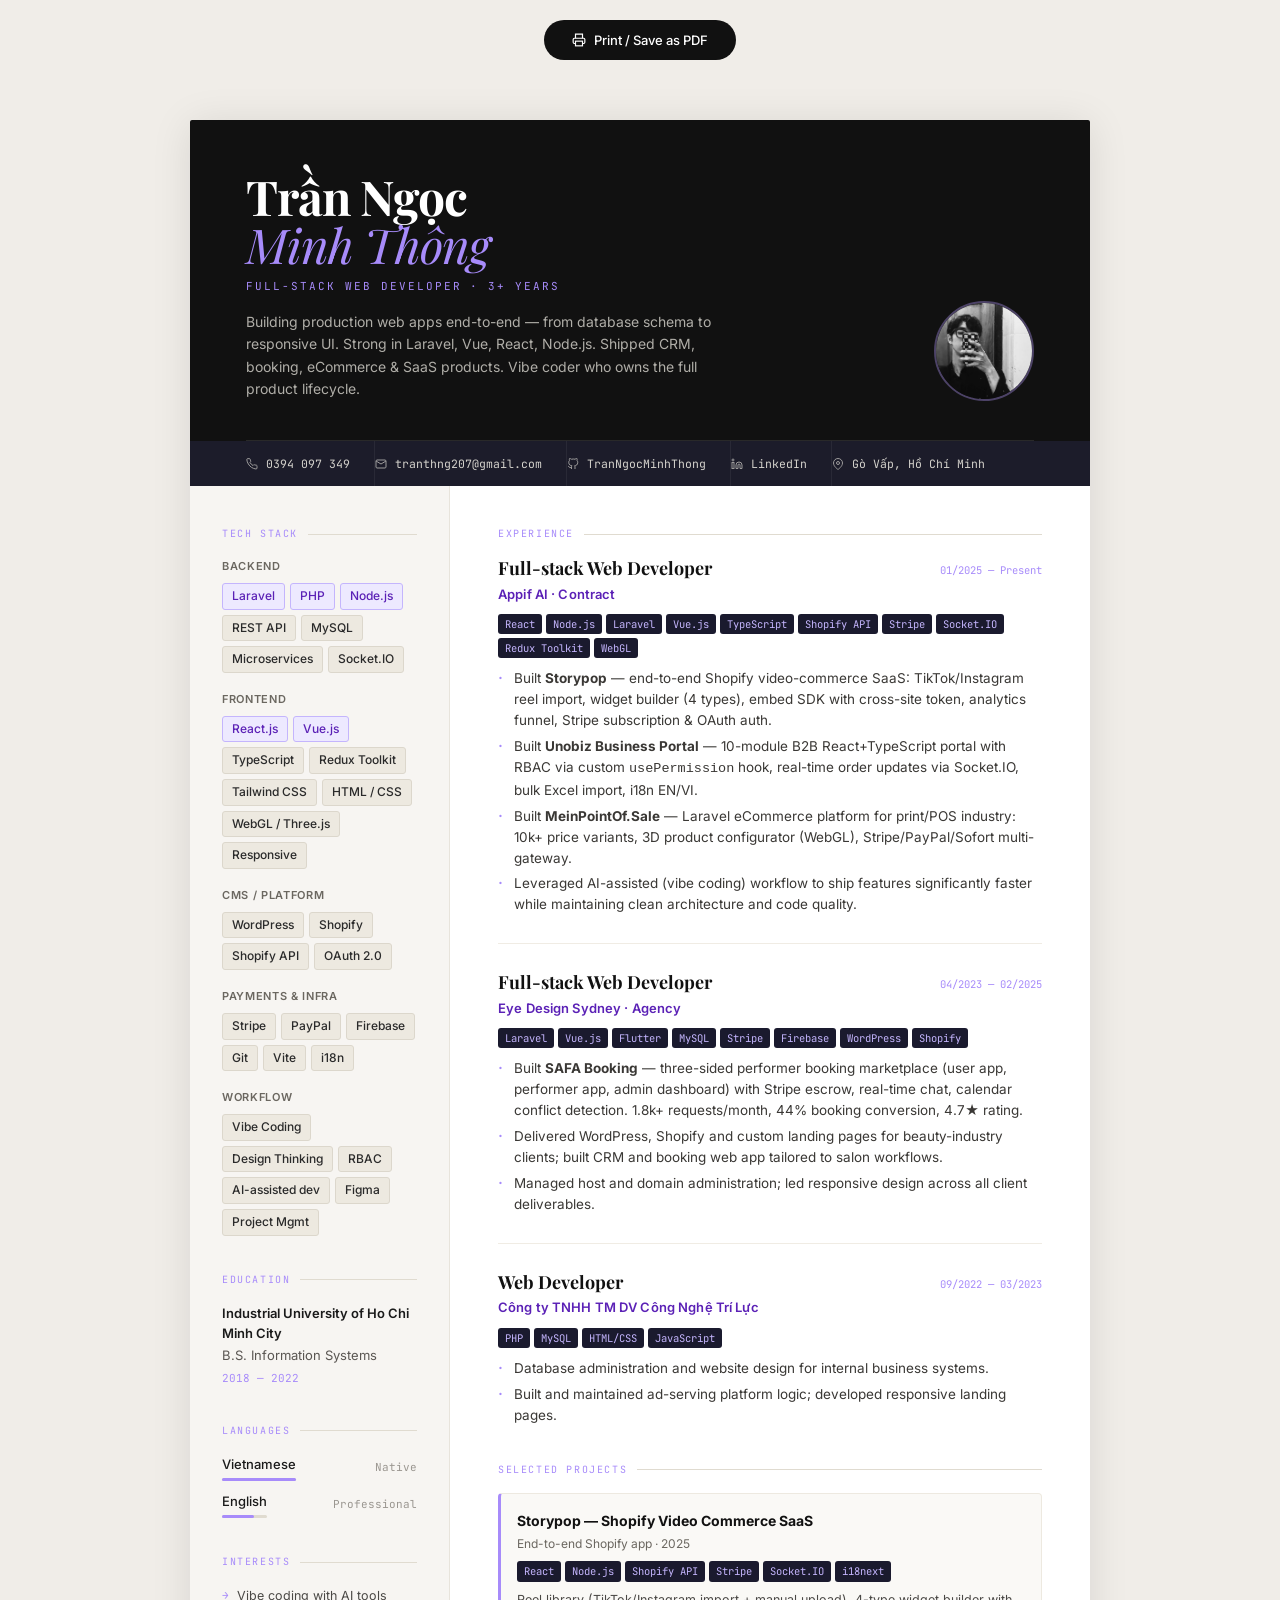
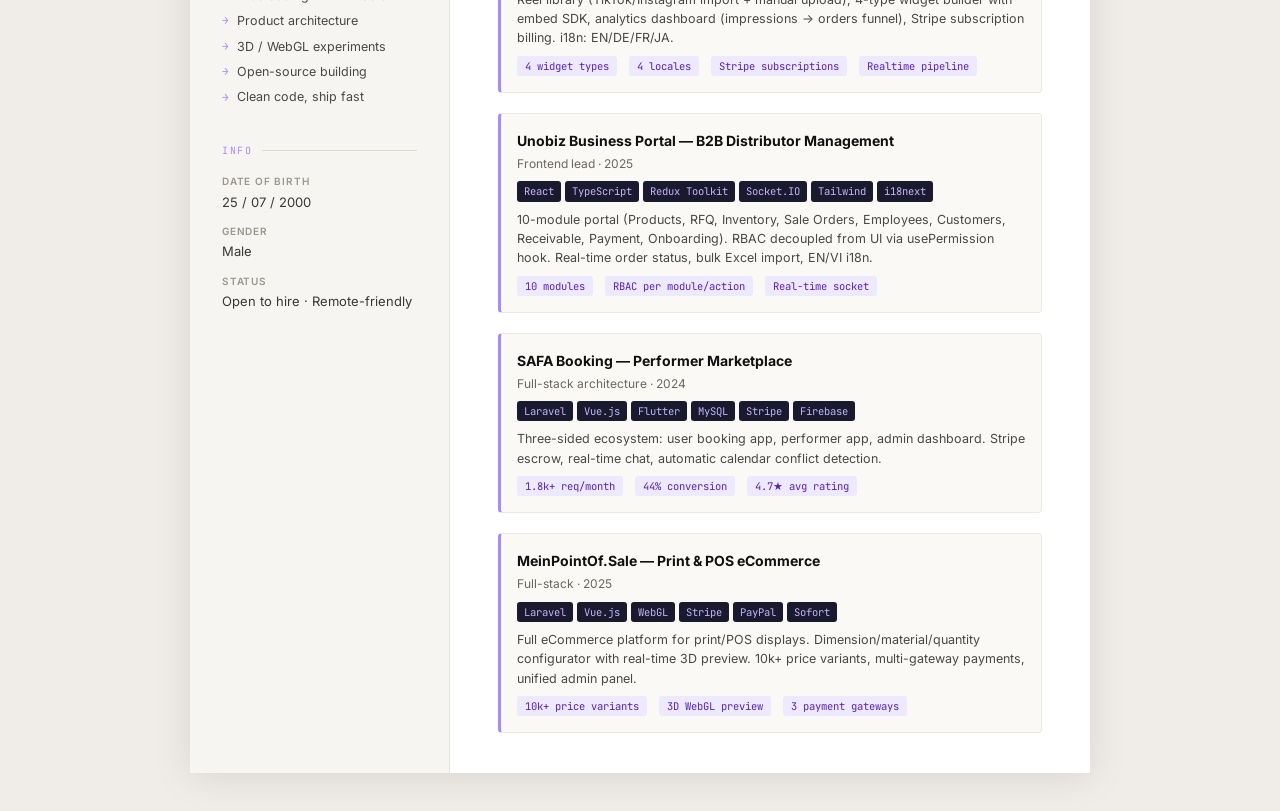
==== cv.html @ e64b6e6f "feat: add modern HR-friendly CV page (cv.html) Full-stack CV with dark header, contact bar, sidebar " ====
<!DOCTYPE html>
<html lang="en">
<head>
<meta charset="UTF-8" />
<meta name="viewport" content="width=device-width, initial-scale=1.0" />
<title>Trần Ngọc Minh Thông — Full-stack Developer CV</title>
<link rel="preconnect" href="https://fonts.googleapis.com" />
<link rel="preconnect" href="https://fonts.gstatic.com" crossorigin />
<link href="https://fonts.googleapis.com/css2?family=Inter:wght@300;400;500;600;700&family=JetBrains+Mono:wght@400;500&family=Playfair+Display:ital,wght@0,700;1,400&display=swap" rel="stylesheet" />
<style>
  /* ── Reset ── */
  *, *::before, *::after { box-sizing: border-box; margin: 0; padding: 0; }
  html { font-size: 15px; }
  body {
    font-family: "Inter", sans-serif;
    background: #f0ede8;
    color: #1a1a1a;
    line-height: 1.55;
    -webkit-font-smoothing: antialiased;
    print-color-adjust: exact;
    -webkit-print-color-adjust: exact;
  }

  /* ── Print ── */
  @media print {
    body { background: #fff; }
    .page { box-shadow: none; max-width: 100%; }
    .no-print { display: none !important; }
    @page { margin: 0; size: A4; }
  }

  /* ── Page ── */
  .page {
    max-width: 900px;
    margin: 40px auto;
    background: #fff;
    box-shadow: 0 4px 40px rgba(0,0,0,0.10);
    border-radius: 2px;
    overflow: hidden;
  }

  /* ── Header ── */
  .cv-header {
    display: grid;
    grid-template-columns: 1fr auto;
    align-items: end;
    gap: 32px;
    padding: 52px 56px 40px;
    background: #111;
    color: #f5f4ef;
    position: relative;
  }
  .cv-header::after {
    content: "";
    position: absolute;
    bottom: 0; left: 56px; right: 56px;
    height: 1px;
    background: rgba(255,255,255,0.10);
  }

  .header-name {
    font-family: "Playfair Display", serif;
    font-size: 48px;
    font-weight: 700;
    letter-spacing: -0.02em;
    line-height: 1;
    color: #fff;
  }
  .header-name em {
    font-style: italic;
    font-weight: 400;
    color: #a78bfa;
  }
  .header-role {
    font-family: "JetBrains Mono", monospace;
    font-size: 11px;
    letter-spacing: 0.18em;
    text-transform: uppercase;
    color: #a78bfa;
    margin-top: 10px;
  }
  .header-tagline {
    margin-top: 16px;
    font-size: 14px;
    color: #b0aea8;
    max-width: 500px;
    line-height: 1.6;
  }
  .header-photo {
    width: 100px;
    height: 100px;
    border-radius: 50%;
    object-fit: cover;
    object-position: top center;
    border: 2px solid rgba(167,139,250,0.4);
    filter: grayscale(20%);
  }
  .header-photo-placeholder {
    width: 100px; height: 100px; border-radius: 50%;
    background: #2a2a3a;
    border: 2px solid rgba(167,139,250,0.4);
    display: flex; align-items: center; justify-content: center;
    font-family: "Playfair Display", serif;
    font-size: 36px; color: #a78bfa;
  }

  /* ── Contact bar ── */
  .contact-bar {
    display: flex;
    flex-wrap: wrap;
    gap: 0;
    background: #1c1c2a;
    padding: 0 56px;
  }
  .contact-item {
    display: flex;
    align-items: center;
    gap: 8px;
    padding: 14px 24px 14px 0;
    font-family: "JetBrains Mono", monospace;
    font-size: 11.5px;
    color: #d4d2cc;
    text-decoration: none;
    border-right: 1px solid rgba(255,255,255,0.06);
    transition: color 180ms ease;
  }
  .contact-item:last-child { border-right: none; }
  .contact-item:hover { color: #a78bfa; }
  .contact-item svg { flex-shrink: 0; opacity: 0.7; }

  /* ── Body ── */
  .cv-body {
    display: grid;
    grid-template-columns: 260px 1fr;
  }

  /* ── Sidebar ── */
  .sidebar {
    background: #f7f5f2;
    padding: 40px 32px;
    border-right: 1px solid #e8e4dc;
  }

  /* ── Main ── */
  .main {
    padding: 40px 48px;
  }

  /* ── Section ── */
  .cv-section { margin-bottom: 36px; }
  .cv-section:last-child { margin-bottom: 0; }

  .section-label {
    font-family: "JetBrains Mono", monospace;
    font-size: 10px;
    letter-spacing: 0.16em;
    text-transform: uppercase;
    color: #a78bfa;
    margin-bottom: 16px;
    display: flex;
    align-items: center;
    gap: 10px;
  }
  .section-label::after {
    content: "";
    flex: 1;
    height: 1px;
    background: #e0dbd0;
  }

  /* Skills */
  .skill-group { margin-bottom: 18px; }
  .skill-group-name {
    font-size: 11px;
    font-weight: 600;
    letter-spacing: 0.06em;
    text-transform: uppercase;
    color: #6b6760;
    margin-bottom: 8px;
  }
  .skill-tags {
    display: flex;
    flex-wrap: wrap;
    gap: 5px;
  }
  .skill-tag {
    display: inline-block;
    padding: 3px 9px;
    background: #ede9e0;
    border-radius: 3px;
    font-size: 12px;
    color: #2a2a2a;
    font-weight: 500;
    border: 1px solid #dcd7cc;
    transition: background 160ms ease;
  }
  .skill-tag.hot {
    background: #ede9ff;
    border-color: #c4b5fd;
    color: #5b21b6;
  }

  /* Sidebar info */
  .info-row { margin-bottom: 12px; font-size: 13px; color: #3a3835; }
  .info-label { font-size: 10px; font-weight: 600; text-transform: uppercase; letter-spacing: 0.08em; color: #9a9690; margin-bottom: 2px; }

  /* Languages */
  .lang-row { display: flex; justify-content: space-between; align-items: center; margin-bottom: 10px; font-size: 13px; }
  .lang-name { font-weight: 500; }
  .lang-level { font-size: 11px; color: #9a9690; font-family: "JetBrains Mono", monospace; }
  .lang-bar { height: 3px; background: #e0dbd0; border-radius: 99px; margin-top: 4px; }
  .lang-fill { height: 100%; background: #a78bfa; border-radius: 99px; }

  /* Education */
  .edu-school { font-size: 13px; font-weight: 600; color: #1a1a1a; }
  .edu-degree { font-size: 13px; color: #5a5652; margin-top: 2px; }
  .edu-year { font-family: "JetBrains Mono", monospace; font-size: 11px; color: #a78bfa; margin-top: 4px; }

  /* Interests */
  .interest-list { display: flex; flex-direction: column; gap: 6px; }
  .interest-item { font-size: 12.5px; color: #4a4845; display: flex; align-items: center; gap: 8px; }
  .interest-item::before { content: "→"; color: #a78bfa; font-family: "JetBrains Mono", monospace; font-size: 11px; }

  /* Experience */
  .exp-item { margin-bottom: 28px; padding-bottom: 28px; border-bottom: 1px solid #f0ece4; }
  .exp-item:last-child { border-bottom: none; margin-bottom: 0; padding-bottom: 0; }
  .exp-header { display: flex; justify-content: space-between; align-items: flex-start; gap: 16px; margin-bottom: 4px; }
  .exp-role {
    font-family: "Playfair Display", serif;
    font-size: 18px;
    font-weight: 700;
    color: #111;
    line-height: 1.2;
  }
  .exp-period {
    font-family: "JetBrains Mono", monospace;
    font-size: 10.5px;
    color: #a78bfa;
    white-space: nowrap;
    padding-top: 4px;
  }
  .exp-company { font-size: 13px; font-weight: 600; color: #5b21b6; margin-bottom: 10px; letter-spacing: 0.01em; }
  .exp-stack {
    display: flex; flex-wrap: wrap; gap: 4px; margin-bottom: 10px;
  }
  .stack-badge {
    font-family: "JetBrains Mono", monospace;
    font-size: 10.5px;
    padding: 2px 7px;
    background: #1a1a2e;
    color: #c4b5fd;
    border-radius: 3px;
  }
  .exp-bullets { list-style: none; padding: 0; display: flex; flex-direction: column; gap: 5px; }
  .exp-bullets li {
    font-size: 13.5px;
    color: #3a3835;
    padding-left: 16px;
    position: relative;
    line-height: 1.55;
  }
  .exp-bullets li::before {
    content: "·";
    position: absolute; left: 0;
    color: #a78bfa;
    font-size: 18px;
    line-height: 1.1;
  }

  /* Projects */
  .proj-item { margin-bottom: 20px; padding: 16px; background: #faf9f6; border: 1px solid #ede9e0; border-radius: 4px; border-left: 3px solid #a78bfa; }
  .proj-item:last-child { margin-bottom: 0; }
  .proj-title { font-size: 14px; font-weight: 700; color: #111; margin-bottom: 3px; }
  .proj-sub { font-size: 12px; color: #6b6760; margin-bottom: 8px; }
  .proj-stack { display: flex; flex-wrap: wrap; gap: 4px; margin-bottom: 8px; }
  .proj-desc { font-size: 12.5px; color: #4a4845; line-height: 1.55; }
  .proj-impact { display: flex; flex-wrap: wrap; gap: 12px; margin-top: 8px; }
  .impact-chip { font-family: "JetBrains Mono", monospace; font-size: 10.5px; color: #5b21b6; background: #ede9ff; padding: 2px 8px; border-radius: 3px; }

  /* Print button */
  .print-bar {
    text-align: center;
    padding: 20px;
    background: #f0ede8;
  }
  .btn-print {
    display: inline-flex; align-items: center; gap: 8px;
    padding: 12px 28px;
    background: #111; color: #fff;
    border: none; border-radius: 99px;
    font-family: "Inter", sans-serif;
    font-size: 13px; font-weight: 500;
    cursor: pointer;
    transition: background 200ms ease, transform 200ms ease;
    text-decoration: none;
  }
  .btn-print:hover { background: #a78bfa; transform: translateY(-1px); }

  @media (max-width: 700px) {
    .cv-header { grid-template-columns: 1fr; padding: 36px 28px 32px; }
    .contact-bar { padding: 0 28px; }
    .cv-body { grid-template-columns: 1fr; }
    .sidebar { border-right: none; border-bottom: 1px solid #e8e4dc; padding: 28px; }
    .main { padding: 28px; }
    .header-name { font-size: 36px; }
  }
</style>
</head>
<body>

<div class="print-bar no-print">
  <button class="btn-print" onclick="window.print()">
    <svg width="14" height="14" viewBox="0 0 24 24" fill="none" stroke="currentColor" stroke-width="2"><polyline points="6 9 6 2 18 2 18 9"/><path d="M6 18H4a2 2 0 0 1-2-2v-5a2 2 0 0 1 2-2h16a2 2 0 0 1 2 2v5a2 2 0 0 1-2 2h-2"/><rect x="6" y="14" width="12" height="8"/></svg>
    Print / Save as PDF
  </button>
</div>

<div class="page">

  <!-- HEADER -->
  <div class="cv-header">
    <div>
      <div class="header-name">Trần Ngọc<br /><em>Minh Thông</em></div>
      <div class="header-role">Full-stack Web Developer · 3+ Years</div>
      <div class="header-tagline">
        Building production web apps end-to-end — from database schema to responsive UI.
        Strong in Laravel, Vue, React, Node.js. Shipped CRM, booking, eCommerce &amp; SaaS products.
        Vibe coder who owns the full product lifecycle.
      </div>
    </div>
    <img src="assets/me.jpeg" alt="Trần Ngọc Minh Thông" class="header-photo"
         onerror="this.outerHTML='<div class=\'header-photo-placeholder\'>T</div>'" />
  </div>

  <!-- CONTACT BAR -->
  <div class="contact-bar">
    <a href="tel:0394097349" class="contact-item">
      <svg width="12" height="12" viewBox="0 0 24 24" fill="none" stroke="currentColor" stroke-width="2"><path d="M22 16.92v3a2 2 0 0 1-2.18 2 19.79 19.79 0 0 1-8.63-3.07A19.5 19.5 0 0 1 4.69 12a19.79 19.79 0 0 1-3.07-8.67A2 2 0 0 1 3.6 1.27h3a2 2 0 0 1 2 1.72c.127.96.361 1.903.7 2.81a2 2 0 0 1-.45 2.11L7.91 8.91a16 16 0 0 0 6 6l.91-.91a2 2 0 0 1 2.11-.45c.907.339 1.85.573 2.81.7A2 2 0 0 1 22 16.92z"/></svg>
      0394 097 349
    </a>
    <a href="mailto:tranthng207@gmail.com" class="contact-item">
      <svg width="12" height="12" viewBox="0 0 24 24" fill="none" stroke="currentColor" stroke-width="2"><path d="M4 4h16c1.1 0 2 .9 2 2v12c0 1.1-.9 2-2 2H4c-1.1 0-2-.9-2-2V6c0-1.1.9-2 2-2z"/><polyline points="22,6 12,12 2,6"/></svg>
      tranthng207@gmail.com
    </a>
    <a href="https://github.com/TranNgocMinhThong" class="contact-item" target="_blank">
      <svg width="12" height="12" viewBox="0 0 24 24" fill="none" stroke="currentColor" stroke-width="2"><path d="M9 19c-5 1.5-5-2.5-7-3m14 6v-3.87a3.37 3.37 0 0 0-.94-2.61c3.14-.35 6.44-1.54 6.44-7A5.44 5.44 0 0 0 20 4.77 5.07 5.07 0 0 0 19.91 1S18.73.65 16 2.48a13.38 13.38 0 0 0-7 0C6.27.65 5.09 1 5.09 1A5.07 5.07 0 0 0 5 4.77a5.44 5.44 0 0 0-1.5 3.78c0 5.42 3.3 6.61 6.44 7A3.37 3.37 0 0 0 9 18.13V22"/></svg>
      TranNgocMinhThong
    </a>
    <a href="https://www.linkedin.com/in/thong-tran-572488319/" class="contact-item" target="_blank">
      <svg width="12" height="12" viewBox="0 0 24 24" fill="none" stroke="currentColor" stroke-width="2"><path d="M16 8a6 6 0 0 1 6 6v7h-4v-7a2 2 0 0 0-2-2 2 2 0 0 0-2 2v7h-4v-7a6 6 0 0 1 6-6z"/><rect x="2" y="9" width="4" height="12"/><circle cx="4" cy="4" r="2"/></svg>
      LinkedIn
    </a>
    <span class="contact-item">
      <svg width="12" height="12" viewBox="0 0 24 24" fill="none" stroke="currentColor" stroke-width="2"><path d="M21 10c0 7-9 13-9 13s-9-6-9-13a9 9 0 0 1 18 0z"/><circle cx="12" cy="10" r="3"/></svg>
      Gò Vấp, Hồ Chí Minh
    </span>
  </div>

  <!-- BODY -->
  <div class="cv-body">

    <!-- SIDEBAR -->
    <aside class="sidebar">

      <div class="cv-section">
        <div class="section-label">Tech Stack</div>

        <div class="skill-group">
          <div class="skill-group-name">Backend</div>
          <div class="skill-tags">
            <span class="skill-tag hot">Laravel</span>
            <span class="skill-tag hot">PHP</span>
            <span class="skill-tag hot">Node.js</span>
            <span class="skill-tag">REST API</span>
            <span class="skill-tag">MySQL</span>
            <span class="skill-tag">Microservices</span>
            <span class="skill-tag">Socket.IO</span>
          </div>
        </div>

        <div class="skill-group">
          <div class="skill-group-name">Frontend</div>
          <div class="skill-tags">
            <span class="skill-tag hot">React.js</span>
            <span class="skill-tag hot">Vue.js</span>
            <span class="skill-tag">TypeScript</span>
            <span class="skill-tag">Redux Toolkit</span>
            <span class="skill-tag">Tailwind CSS</span>
            <span class="skill-tag">HTML / CSS</span>
            <span class="skill-tag">WebGL / Three.js</span>
            <span class="skill-tag">Responsive</span>
          </div>
        </div>

        <div class="skill-group">
          <div class="skill-group-name">CMS / Platform</div>
          <div class="skill-tags">
            <span class="skill-tag">WordPress</span>
            <span class="skill-tag">Shopify</span>
            <span class="skill-tag">Shopify API</span>
            <span class="skill-tag">OAuth 2.0</span>
          </div>
        </div>

        <div class="skill-group">
          <div class="skill-group-name">Payments & Infra</div>
          <div class="skill-tags">
            <span class="skill-tag">Stripe</span>
            <span class="skill-tag">PayPal</span>
            <span class="skill-tag">Firebase</span>
            <span class="skill-tag">Git</span>
            <span class="skill-tag">Vite</span>
            <span class="skill-tag">i18n</span>
          </div>
        </div>

        <div class="skill-group">
          <div class="skill-group-name">Workflow</div>
          <div class="skill-tags">
            <span class="skill-tag">Vibe Coding</span>
            <span class="skill-tag">Design Thinking</span>
            <span class="skill-tag">RBAC</span>
            <span class="skill-tag">AI-assisted dev</span>
            <span class="skill-tag">Figma</span>
            <span class="skill-tag">Project Mgmt</span>
          </div>
        </div>
      </div>

      <div class="cv-section">
        <div class="section-label">Education</div>
        <div class="edu-school">Industrial University of Ho Chi Minh City</div>
        <div class="edu-degree">B.S. Information Systems</div>
        <div class="edu-year">2018 — 2022</div>
      </div>

      <div class="cv-section">
        <div class="section-label">Languages</div>
        <div class="lang-row">
          <div>
            <div class="lang-name">Vietnamese</div>
            <div class="lang-bar"><div class="lang-fill" style="width:100%"></div></div>
          </div>
          <div class="lang-level">Native</div>
        </div>
        <div class="lang-row">
          <div>
            <div class="lang-name">English</div>
            <div class="lang-bar"><div class="lang-fill" style="width:72%"></div></div>
          </div>
          <div class="lang-level">Professional</div>
        </div>
      </div>

      <div class="cv-section">
        <div class="section-label">Interests</div>
        <div class="interest-list">
          <div class="interest-item">Vibe coding with AI tools</div>
          <div class="interest-item">Product architecture</div>
          <div class="interest-item">3D / WebGL experiments</div>
          <div class="interest-item">Open-source building</div>
          <div class="interest-item">Clean code, ship fast</div>
        </div>
      </div>

      <div class="cv-section">
        <div class="section-label">Info</div>
        <div class="info-row">
          <div class="info-label">Date of birth</div>
          25 / 07 / 2000
        </div>
        <div class="info-row">
          <div class="info-label">Gender</div>
          Male
        </div>
        <div class="info-row">
          <div class="info-label">Status</div>
          Open to hire · Remote-friendly
        </div>
      </div>

    </aside>

    <!-- MAIN CONTENT -->
    <main class="main">

      <!-- EXPERIENCE -->
      <div class="cv-section">
        <div class="section-label">Experience</div>

        <div class="exp-item">
          <div class="exp-header">
            <div class="exp-role">Full-stack Web Developer</div>
            <div class="exp-period">01/2025 — Present</div>
          </div>
          <div class="exp-company">Appif AI · Contract</div>
          <div class="exp-stack">
            <span class="stack-badge">React</span>
            <span class="stack-badge">Node.js</span>
            <span class="stack-badge">Laravel</span>
            <span class="stack-badge">Vue.js</span>
            <span class="stack-badge">TypeScript</span>
            <span class="stack-badge">Shopify API</span>
            <span class="stack-badge">Stripe</span>
            <span class="stack-badge">Socket.IO</span>
            <span class="stack-badge">Redux Toolkit</span>
            <span class="stack-badge">WebGL</span>
          </div>
          <ul class="exp-bullets">
            <li>Built <strong>Storypop</strong> — end-to-end Shopify video-commerce SaaS: TikTok/Instagram reel import, widget builder (4 types), embed SDK with cross-site token, analytics funnel, Stripe subscription &amp; OAuth auth.</li>
            <li>Built <strong>Unobiz Business Portal</strong> — 10-module B2B React+TypeScript portal with RBAC via custom <code>usePermission</code> hook, real-time order updates via Socket.IO, bulk Excel import, i18n EN/VI.</li>
            <li>Built <strong>MeinPointOf.Sale</strong> — Laravel eCommerce platform for print/POS industry: 10k+ price variants, 3D product configurator (WebGL), Stripe/PayPal/Sofort multi-gateway.</li>
            <li>Leveraged AI-assisted (vibe coding) workflow to ship features significantly faster while maintaining clean architecture and code quality.</li>
          </ul>
        </div>

        <div class="exp-item">
          <div class="exp-header">
            <div class="exp-role">Full-stack Web Developer</div>
            <div class="exp-period">04/2023 — 02/2025</div>
          </div>
          <div class="exp-company">Eye Design Sydney · Agency</div>
          <div class="exp-stack">
            <span class="stack-badge">Laravel</span>
            <span class="stack-badge">Vue.js</span>
            <span class="stack-badge">Flutter</span>
            <span class="stack-badge">MySQL</span>
            <span class="stack-badge">Stripe</span>
            <span class="stack-badge">Firebase</span>
            <span class="stack-badge">WordPress</span>
            <span class="stack-badge">Shopify</span>
          </div>
          <ul class="exp-bullets">
            <li>Built <strong>SAFA Booking</strong> — three-sided performer booking marketplace (user app, performer app, admin dashboard) with Stripe escrow, real-time chat, calendar conflict detection. 1.8k+ requests/month, 44% booking conversion, 4.7★ rating.</li>
            <li>Delivered WordPress, Shopify and custom landing pages for beauty-industry clients; built CRM and booking web app tailored to salon workflows.</li>
            <li>Managed host and domain administration; led responsive design across all client deliverables.</li>
          </ul>
        </div>

        <div class="exp-item">
          <div class="exp-header">
            <div class="exp-role">Web Developer</div>
            <div class="exp-period">09/2022 — 03/2023</div>
          </div>
          <div class="exp-company">Công ty TNHH TM DV Công Nghệ Trí Lực</div>
          <div class="exp-stack">
            <span class="stack-badge">PHP</span>
            <span class="stack-badge">MySQL</span>
            <span class="stack-badge">HTML/CSS</span>
            <span class="stack-badge">JavaScript</span>
          </div>
          <ul class="exp-bullets">
            <li>Database administration and website design for internal business systems.</li>
            <li>Built and maintained ad-serving platform logic; developed responsive landing pages.</li>
          </ul>
        </div>
      </div>

      <!-- SELECTED PROJECTS -->
      <div class="cv-section">
        <div class="section-label">Selected Projects</div>

        <div class="proj-item">
          <div class="proj-title">Storypop — Shopify Video Commerce SaaS</div>
          <div class="proj-sub">End-to-end Shopify app · 2025</div>
          <div class="proj-stack">
            <span class="stack-badge">React</span>
            <span class="stack-badge">Node.js</span>
            <span class="stack-badge">Shopify API</span>
            <span class="stack-badge">Stripe</span>
            <span class="stack-badge">Socket.IO</span>
            <span class="stack-badge">i18next</span>
          </div>
          <div class="proj-desc">Reel library (TikTok/Instagram import + manual upload), 4-type widget builder with embed SDK, analytics dashboard (impressions → orders funnel), Stripe subscription billing. i18n: EN/DE/FR/JA.</div>
          <div class="proj-impact">
            <span class="impact-chip">4 widget types</span>
            <span class="impact-chip">4 locales</span>
            <span class="impact-chip">Stripe subscriptions</span>
            <span class="impact-chip">Realtime pipeline</span>
          </div>
        </div>

        <div class="proj-item">
          <div class="proj-title">Unobiz Business Portal — B2B Distributor Management</div>
          <div class="proj-sub">Frontend lead · 2025</div>
          <div class="proj-stack">
            <span class="stack-badge">React</span>
            <span class="stack-badge">TypeScript</span>
            <span class="stack-badge">Redux Toolkit</span>
            <span class="stack-badge">Socket.IO</span>
            <span class="stack-badge">Tailwind</span>
            <span class="stack-badge">i18next</span>
          </div>
          <div class="proj-desc">10-module portal (Products, RFQ, Inventory, Sale Orders, Employees, Customers, Receivable, Payment, Onboarding). RBAC decoupled from UI via usePermission hook. Real-time order status, bulk Excel import, EN/VI i18n.</div>
          <div class="proj-impact">
            <span class="impact-chip">10 modules</span>
            <span class="impact-chip">RBAC per module/action</span>
            <span class="impact-chip">Real-time socket</span>
          </div>
        </div>

        <div class="proj-item">
          <div class="proj-title">SAFA Booking — Performer Marketplace</div>
          <div class="proj-sub">Full-stack architecture · 2024</div>
          <div class="proj-stack">
            <span class="stack-badge">Laravel</span>
            <span class="stack-badge">Vue.js</span>
            <span class="stack-badge">Flutter</span>
            <span class="stack-badge">MySQL</span>
            <span class="stack-badge">Stripe</span>
            <span class="stack-badge">Firebase</span>
          </div>
          <div class="proj-desc">Three-sided ecosystem: user booking app, performer app, admin dashboard. Stripe escrow, real-time chat, automatic calendar conflict detection.</div>
          <div class="proj-impact">
            <span class="impact-chip">1.8k+ req/month</span>
            <span class="impact-chip">44% conversion</span>
            <span class="impact-chip">4.7★ avg rating</span>
          </div>
        </div>

        <div class="proj-item">
          <div class="proj-title">MeinPointOf.Sale — Print & POS eCommerce</div>
          <div class="proj-sub">Full-stack · 2025</div>
          <div class="proj-stack">
            <span class="stack-badge">Laravel</span>
            <span class="stack-badge">Vue.js</span>
            <span class="stack-badge">WebGL</span>
            <span class="stack-badge">Stripe</span>
            <span class="stack-badge">PayPal</span>
            <span class="stack-badge">Sofort</span>
          </div>
          <div class="proj-desc">Full eCommerce platform for print/POS displays. Dimension/material/quantity configurator with real-time 3D preview. 10k+ price variants, multi-gateway payments, unified admin panel.</div>
          <div class="proj-impact">
            <span class="impact-chip">10k+ price variants</span>
            <span class="impact-chip">3D WebGL preview</span>
            <span class="impact-chip">3 payment gateways</span>
          </div>
        </div>
      </div>

    </main>
  </div><!-- /cv-body -->

</div><!-- /page -->

</body>
</html>
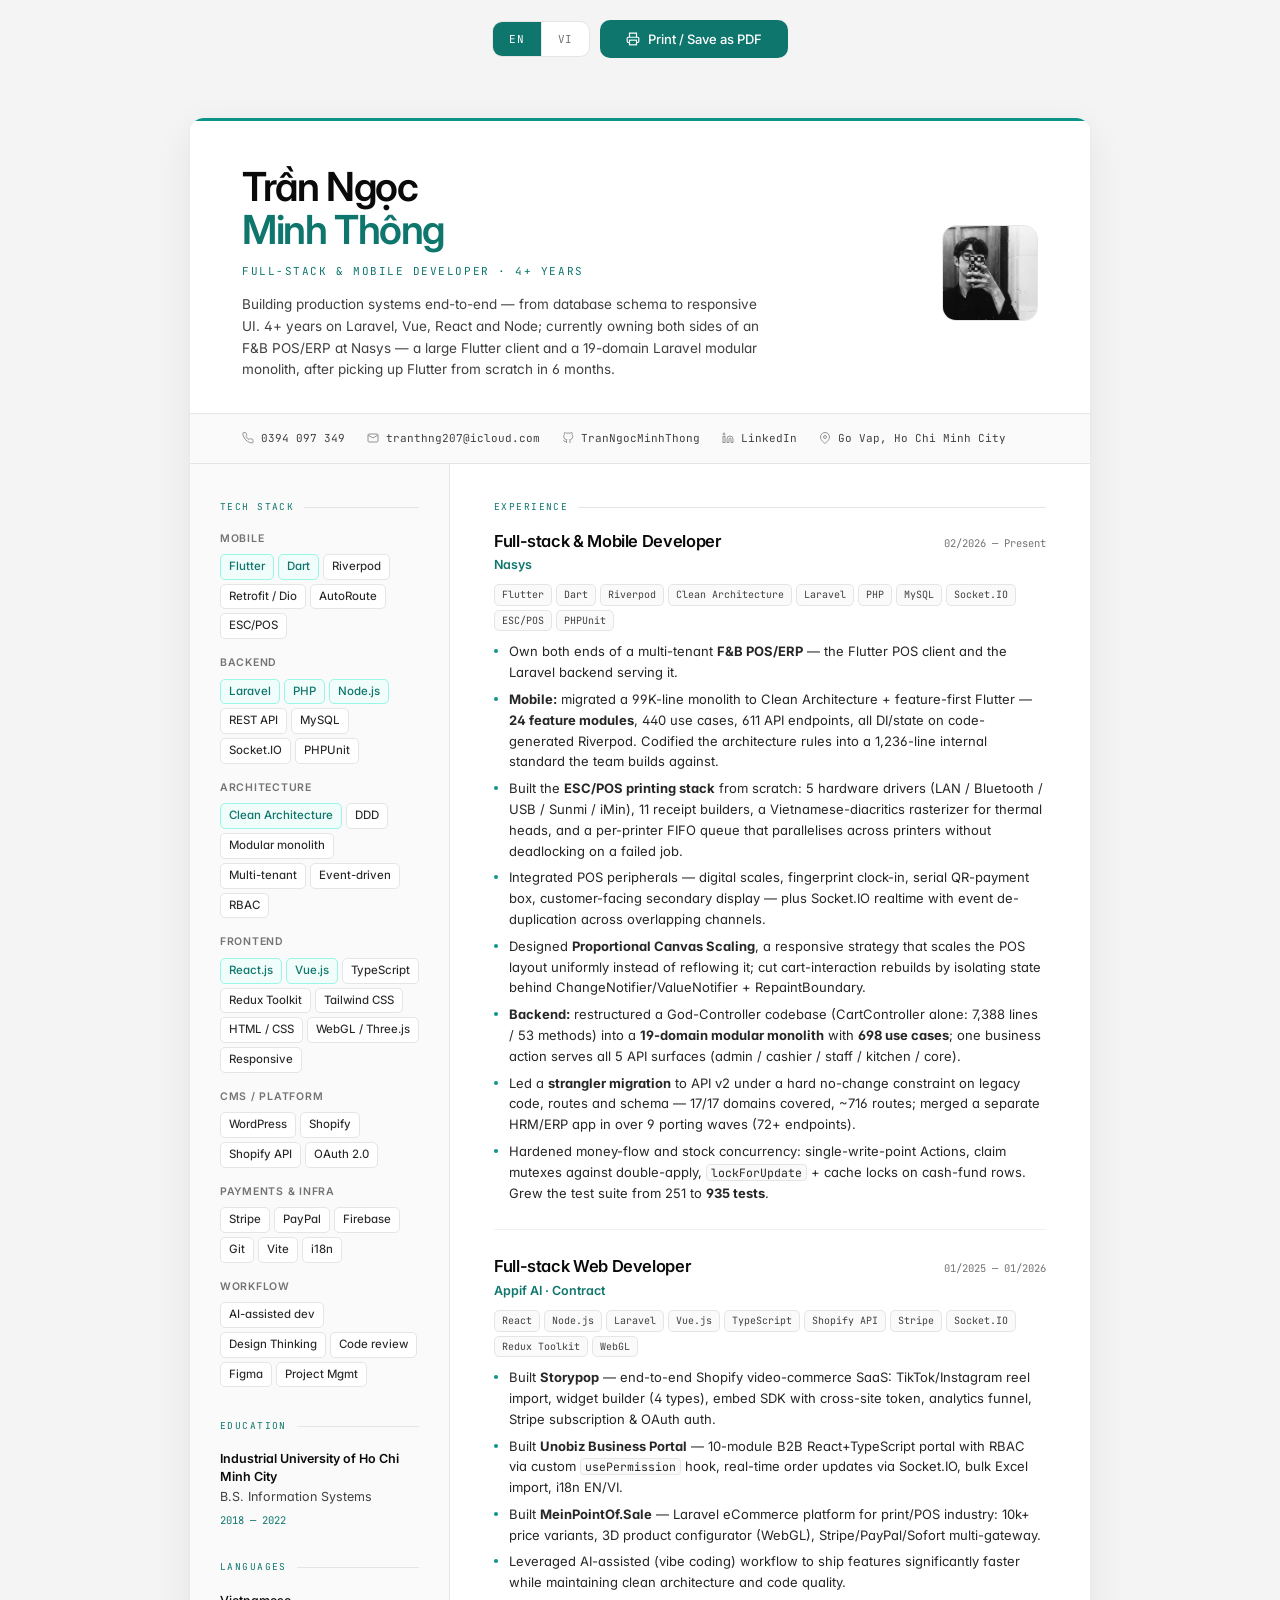
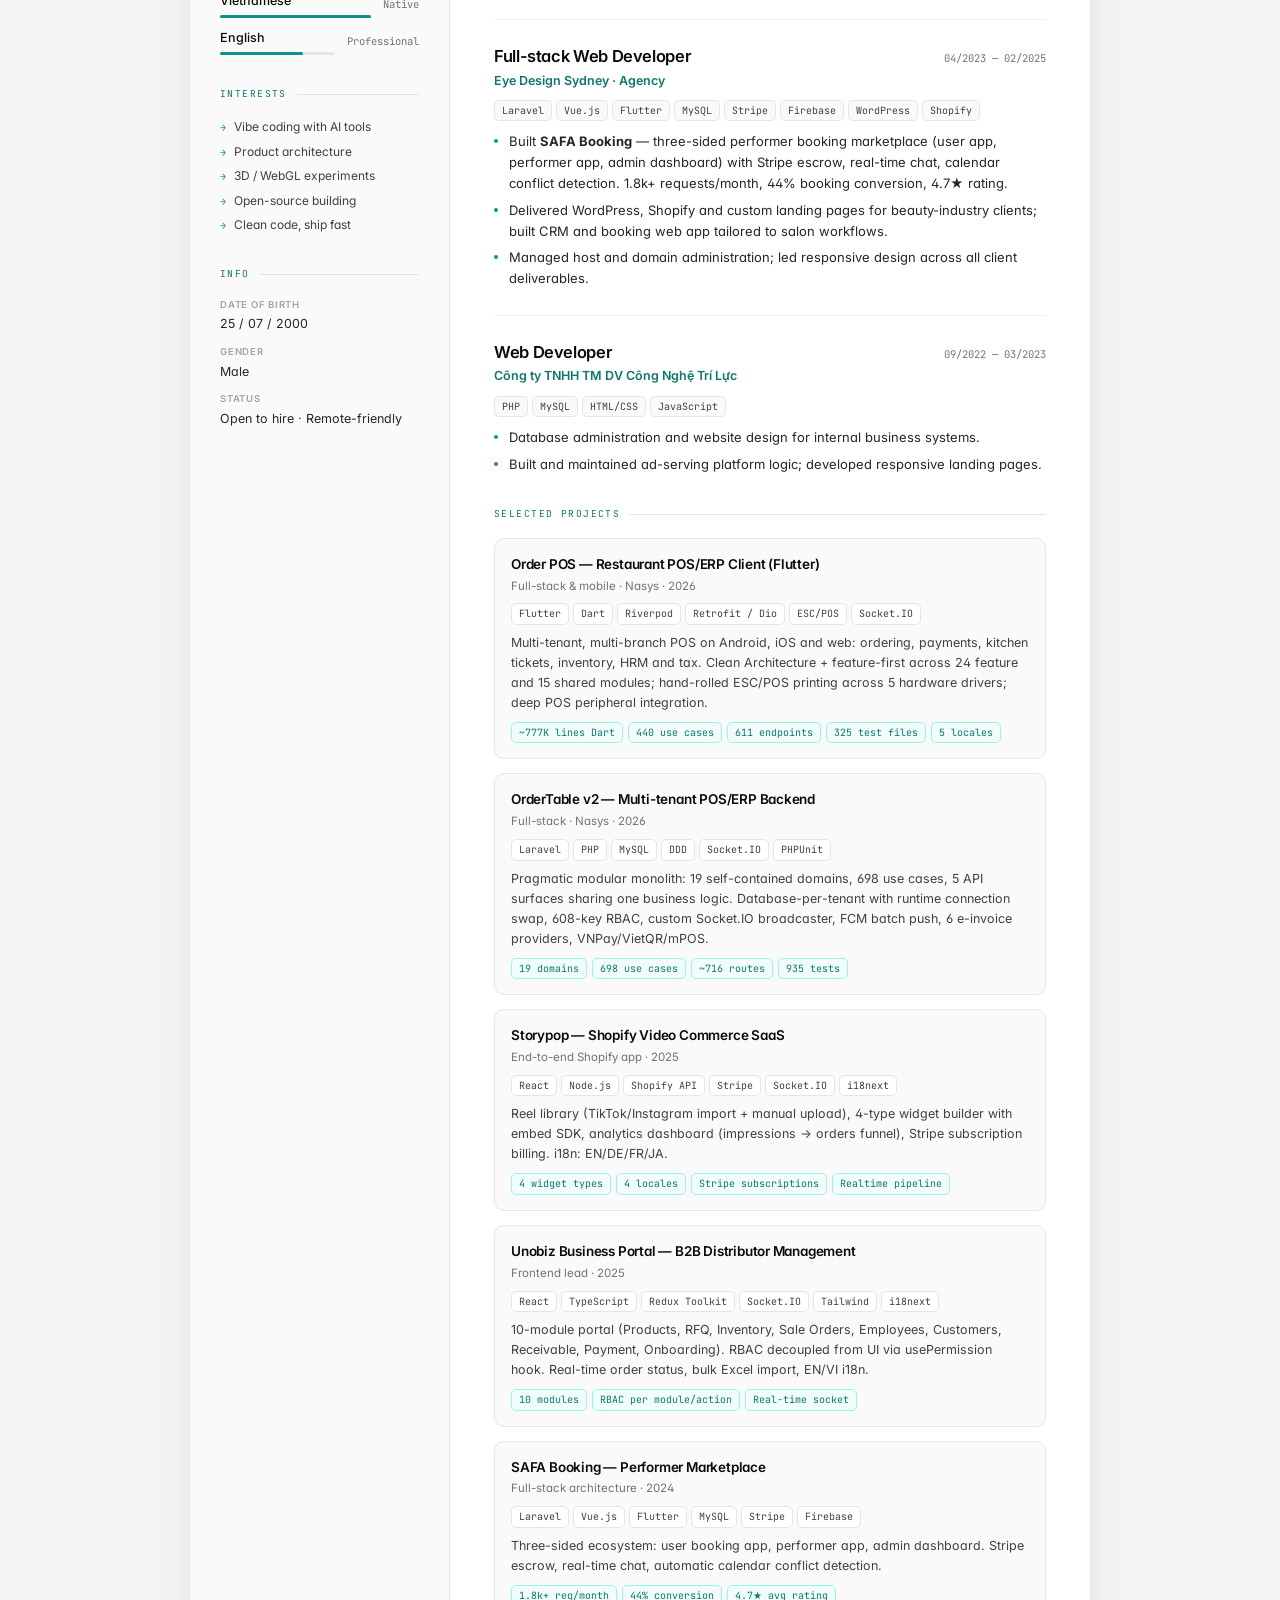
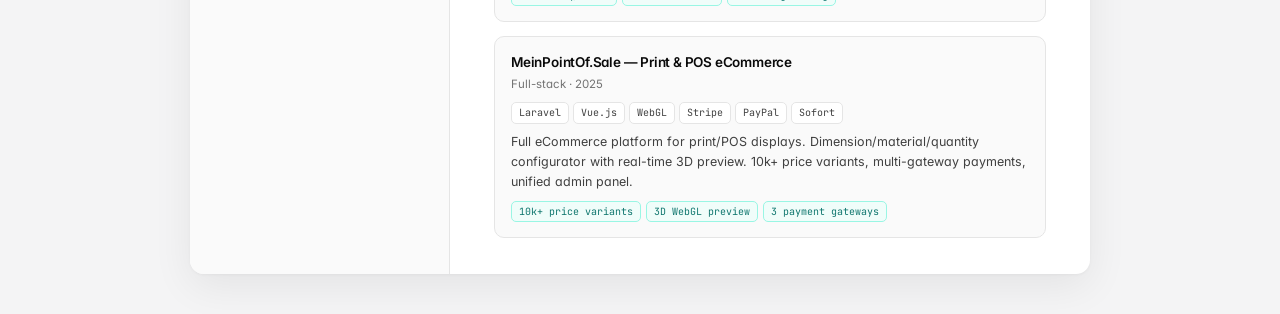
==== commit 87c14f03: "feat: add Nasys projects, teal design system, bilingual CV Content: - Add Order POS (Flutter) and Or" ====
--- a/cv.html
+++ b/cv.html
@@ -6,36 +6,64 @@
 <title>Trần Ngọc Minh Thông — Full-stack Developer CV</title>
 <link rel="preconnect" href="https://fonts.googleapis.com" />
 <link rel="preconnect" href="https://fonts.gstatic.com" crossorigin />
-<link href="https://fonts.googleapis.com/css2?family=Inter:wght@300;400;500;600;700&family=JetBrains+Mono:wght@400;500&family=Playfair+Display:ital,wght@0,700;1,400&display=swap" rel="stylesheet" />
+<link href="https://fonts.googleapis.com/css2?family=Inter:wght@400;450;500;600;700&family=JetBrains+Mono:wght@400;500&display=swap" rel="stylesheet" />
 <style>
+  /* ── Design tokens ── */
+  :root {
+    --ink:       #0a0a0a;
+    --ink-2:     #262626;
+    --ink-3:     #404040;
+    --muted:     #737373;
+    --muted-2:   #a3a3a3;
+    --line:      #e5e5e5;
+    --line-soft: #f0f0f0;
+    --surface:   #ffffff;
+    --surface-2: #fafafa;
+    --page-bg:   #f4f4f5;
+    --accent:      #0d9488;
+    --accent-deep: #0f766e;
+    --accent-soft: #f0fdfa;
+    --accent-line: #99f6e4;
+  }
+
   /* ── Reset ── */
   *, *::before, *::after { box-sizing: border-box; margin: 0; padding: 0; }
   html { font-size: 15px; }
   body {
-    font-family: "Inter", sans-serif;
-    background: #f0ede8;
-    color: #1a1a1a;
+    font-family: "Inter", -apple-system, BlinkMacSystemFont, "Segoe UI", sans-serif;
+    background: var(--page-bg);
+    color: var(--ink);
     line-height: 1.55;
     -webkit-font-smoothing: antialiased;
+    font-feature-settings: "cv02", "cv03", "cv04", "cv11";
     print-color-adjust: exact;
     -webkit-print-color-adjust: exact;
   }
 
   /* ── Print ── */
   @media print {
+    html { font-size: 14px; }
     body { background: #fff; }
-    .page { box-shadow: none; max-width: 100%; }
+    .page { box-shadow: none; max-width: 100%; margin: 0; border-radius: 0; }
     .no-print { display: none !important; }
-    @page { margin: 0; size: A4; }
+    @page { margin: 10mm 0; size: A4; }
+
+    /* Keep blocks from splitting across pages */
+    .exp-item, .proj-item, .cv-section { break-inside: avoid; page-break-inside: avoid; }
+    .section-label { break-after: avoid; page-break-after: avoid; }
+    .sidebar { border-right: 1px solid var(--line); }
+
+    /* Ensure links are readable on paper */
+    .contact-item, .contact-item:hover { color: var(--ink-2); }
   }
 
   /* ── Page ── */
   .page {
     max-width: 900px;
     margin: 40px auto;
-    background: #fff;
-    box-shadow: 0 4px 40px rgba(0,0,0,0.10);
-    border-radius: 2px;
+    background: var(--surface);
+    box-shadow: 0 1px 3px rgba(0,0,0,0.04), 0 12px 40px rgba(0,0,0,0.07);
+    border-radius: 14px;
     overflow: hidden;
   }
 
@@ -43,90 +71,82 @@
   .cv-header {
     display: grid;
     grid-template-columns: 1fr auto;
-    align-items: end;
+    align-items: center;
     gap: 32px;
-    padding: 52px 56px 40px;
-    background: #111;
-    color: #f5f4ef;
+    padding: 44px 52px 32px;
+    background: var(--surface);
+    color: var(--ink);
     position: relative;
-  }
-  .cv-header::after {
-    content: "";
-    position: absolute;
-    bottom: 0; left: 56px; right: 56px;
-    height: 1px;
-    background: rgba(255,255,255,0.10);
+    border-top: 3px solid var(--accent);
   }
 
   .header-name {
-    font-family: "Playfair Display", serif;
-    font-size: 48px;
-    font-weight: 700;
-    letter-spacing: -0.02em;
-    line-height: 1;
-    color: #fff;
+    font-size: 40px;
+    font-weight: 600;
+    letter-spacing: -0.035em;
+    line-height: 1.08;
+    color: var(--ink);
   }
   .header-name em {
-    font-style: italic;
-    font-weight: 400;
-    color: #a78bfa;
+    font-style: normal;
+    font-weight: 600;
+    color: var(--accent-deep);
   }
   .header-role {
     font-family: "JetBrains Mono", monospace;
     font-size: 11px;
-    letter-spacing: 0.18em;
+    letter-spacing: 0.14em;
     text-transform: uppercase;
-    color: #a78bfa;
-    margin-top: 10px;
+    color: var(--accent-deep);
+    margin-top: 12px;
   }
   .header-tagline {
-    margin-top: 16px;
-    font-size: 14px;
-    color: #b0aea8;
-    max-width: 500px;
+    margin-top: 14px;
+    font-size: 13.5px;
+    color: var(--ink-3);
+    max-width: 520px;
     line-height: 1.6;
   }
   .header-photo {
-    width: 100px;
-    height: 100px;
-    border-radius: 50%;
+    width: 96px;
+    height: 96px;
+    border-radius: 14px;
     object-fit: cover;
     object-position: top center;
-    border: 2px solid rgba(167,139,250,0.4);
-    filter: grayscale(20%);
+    border: 1px solid var(--line);
   }
   .header-photo-placeholder {
-    width: 100px; height: 100px; border-radius: 50%;
-    background: #2a2a3a;
-    border: 2px solid rgba(167,139,250,0.4);
+    width: 96px; height: 96px; border-radius: 14px;
+    background: var(--accent-soft);
+    border: 1px solid var(--accent-line);
     display: flex; align-items: center; justify-content: center;
-    font-family: "Playfair Display", serif;
-    font-size: 36px; color: #a78bfa;
+    font-size: 34px; font-weight: 600; letter-spacing: -0.03em;
+    color: var(--accent-deep);
   }
 
   /* ── Contact bar ── */
   .contact-bar {
     display: flex;
     flex-wrap: wrap;
-    gap: 0;
-    background: #1c1c2a;
-    padding: 0 56px;
+    gap: 0 22px;
+    background: var(--surface-2);
+    border-top: 1px solid var(--line);
+    border-bottom: 1px solid var(--line);
+    padding: 12px 52px;
   }
   .contact-item {
     display: flex;
     align-items: center;
-    gap: 8px;
-    padding: 14px 24px 14px 0;
+    gap: 7px;
+    padding: 4px 0;
     font-family: "JetBrains Mono", monospace;
-    font-size: 11.5px;
-    color: #d4d2cc;
+    font-size: 11px;
+    color: var(--ink-3);
     text-decoration: none;
-    border-right: 1px solid rgba(255,255,255,0.06);
     transition: color 180ms ease;
   }
-  .contact-item:last-child { border-right: none; }
-  .contact-item:hover { color: #a78bfa; }
-  .contact-item svg { flex-shrink: 0; opacity: 0.7; }
+  .contact-item:hover { color: var(--accent-deep); }
+  .contact-item svg { flex-shrink: 0; opacity: 0.55; }
 
   /* ── Body ── */
   .cv-body {
@@ -136,26 +156,26 @@
 
   /* ── Sidebar ── */
   .sidebar {
-    background: #f7f5f2;
-    padding: 40px 32px;
-    border-right: 1px solid #e8e4dc;
+    background: var(--surface-2);
+    padding: 36px 30px;
+    border-right: 1px solid var(--line);
   }
 
   /* ── Main ── */
   .main {
-    padding: 40px 48px;
+    padding: 36px 44px;
   }
 
   /* ── Section ── */
-  .cv-section { margin-bottom: 36px; }
+  .cv-section { margin-bottom: 32px; }
   .cv-section:last-child { margin-bottom: 0; }
 
   .section-label {
     font-family: "JetBrains Mono", monospace;
-    font-size: 10px;
-    letter-spacing: 0.16em;
+    font-size: 9.5px;
+    letter-spacing: 0.15em;
     text-transform: uppercase;
-    color: #a78bfa;
+    color: var(--accent-deep);
     margin-bottom: 16px;
     display: flex;
     align-items: center;
@@ -165,153 +185,201 @@
     content: "";
     flex: 1;
     height: 1px;
-    background: #e0dbd0;
+    background: var(--line);
   }
 
   /* Skills */
-  .skill-group { margin-bottom: 18px; }
+  .skill-group { margin-bottom: 16px; }
   .skill-group-name {
-    font-size: 11px;
+    font-size: 10.5px;
     font-weight: 600;
-    letter-spacing: 0.06em;
+    letter-spacing: 0.07em;
     text-transform: uppercase;
-    color: #6b6760;
-    margin-bottom: 8px;
+    color: var(--muted);
+    margin-bottom: 7px;
   }
   .skill-tags {
     display: flex;
     flex-wrap: wrap;
-    gap: 5px;
+    gap: 4px;
   }
   .skill-tag {
     display: inline-block;
-    padding: 3px 9px;
-    background: #ede9e0;
-    border-radius: 3px;
-    font-size: 12px;
-    color: #2a2a2a;
+    padding: 3px 8px;
+    background: var(--surface);
+    border-radius: 5px;
+    font-size: 11.5px;
+    color: var(--ink-2);
+    font-weight: 450;
+    border: 1px solid var(--line);
+  }
+  .skill-tag.hot {
+    background: var(--accent-soft);
+    border-color: var(--accent-line);
+    color: var(--accent-deep);
     font-weight: 500;
-    border: 1px solid #dcd7cc;
-    transition: background 160ms ease;
-  }
-  .skill-tag.hot {
-    background: #ede9ff;
-    border-color: #c4b5fd;
-    color: #5b21b6;
   }
 
   /* Sidebar info */
-  .info-row { margin-bottom: 12px; font-size: 13px; color: #3a3835; }
-  .info-label { font-size: 10px; font-weight: 600; text-transform: uppercase; letter-spacing: 0.08em; color: #9a9690; margin-bottom: 2px; }
+  .info-row { margin-bottom: 11px; font-size: 12.5px; color: var(--ink-2); }
+  .info-label { font-size: 9.5px; font-weight: 600; text-transform: uppercase; letter-spacing: 0.08em; color: var(--muted-2); margin-bottom: 2px; }
 
   /* Languages */
-  .lang-row { display: flex; justify-content: space-between; align-items: center; margin-bottom: 10px; font-size: 13px; }
+  .lang-row { display: flex; justify-content: space-between; align-items: center; margin-bottom: 10px; font-size: 12.5px; gap: 12px; }
+  .lang-row > div:first-child { flex: 1; }
   .lang-name { font-weight: 500; }
-  .lang-level { font-size: 11px; color: #9a9690; font-family: "JetBrains Mono", monospace; }
-  .lang-bar { height: 3px; background: #e0dbd0; border-radius: 99px; margin-top: 4px; }
-  .lang-fill { height: 100%; background: #a78bfa; border-radius: 99px; }
+  .lang-level { font-size: 10.5px; color: var(--muted); font-family: "JetBrains Mono", monospace; white-space: nowrap; }
+  .lang-bar { height: 3px; background: var(--line); border-radius: 99px; margin-top: 5px; }
+  .lang-fill { height: 100%; background: var(--accent); border-radius: 99px; }
 
   /* Education */
-  .edu-school { font-size: 13px; font-weight: 600; color: #1a1a1a; }
-  .edu-degree { font-size: 13px; color: #5a5652; margin-top: 2px; }
-  .edu-year { font-family: "JetBrains Mono", monospace; font-size: 11px; color: #a78bfa; margin-top: 4px; }
+  .edu-school { font-size: 12.5px; font-weight: 600; color: var(--ink); line-height: 1.4; }
+  .edu-degree { font-size: 12.5px; color: var(--ink-3); margin-top: 2px; }
+  .edu-year { font-family: "JetBrains Mono", monospace; font-size: 10.5px; color: var(--accent-deep); margin-top: 5px; }
 
   /* Interests */
   .interest-list { display: flex; flex-direction: column; gap: 6px; }
-  .interest-item { font-size: 12.5px; color: #4a4845; display: flex; align-items: center; gap: 8px; }
-  .interest-item::before { content: "→"; color: #a78bfa; font-family: "JetBrains Mono", monospace; font-size: 11px; }
+  .interest-item { font-size: 12px; color: var(--ink-3); display: flex; align-items: baseline; gap: 8px; }
+  .interest-item::before { content: "→"; color: var(--accent); font-family: "JetBrains Mono", monospace; font-size: 10px; }
 
   /* Experience */
-  .exp-item { margin-bottom: 28px; padding-bottom: 28px; border-bottom: 1px solid #f0ece4; }
+  .exp-item { margin-bottom: 26px; padding-bottom: 26px; border-bottom: 1px solid var(--line-soft); }
   .exp-item:last-child { border-bottom: none; margin-bottom: 0; padding-bottom: 0; }
-  .exp-header { display: flex; justify-content: space-between; align-items: flex-start; gap: 16px; margin-bottom: 4px; }
+  .exp-header { display: flex; justify-content: space-between; align-items: baseline; gap: 16px; margin-bottom: 3px; }
   .exp-role {
-    font-family: "Playfair Display", serif;
-    font-size: 18px;
-    font-weight: 700;
-    color: #111;
-    line-height: 1.2;
+    font-size: 16.5px;
+    font-weight: 600;
+    letter-spacing: -0.022em;
+    color: var(--ink);
+    line-height: 1.3;
   }
   .exp-period {
     font-family: "JetBrains Mono", monospace;
     font-size: 10.5px;
-    color: #a78bfa;
+    color: var(--muted);
     white-space: nowrap;
-    padding-top: 4px;
-  }
-  .exp-company { font-size: 13px; font-weight: 600; color: #5b21b6; margin-bottom: 10px; letter-spacing: 0.01em; }
+  }
+  .exp-company { font-size: 12.5px; font-weight: 600; color: var(--accent-deep); margin-bottom: 10px; }
   .exp-stack {
     display: flex; flex-wrap: wrap; gap: 4px; margin-bottom: 10px;
   }
   .stack-badge {
     font-family: "JetBrains Mono", monospace;
-    font-size: 10.5px;
+    font-size: 10px;
     padding: 2px 7px;
-    background: #1a1a2e;
-    color: #c4b5fd;
-    border-radius: 3px;
-  }
-  .exp-bullets { list-style: none; padding: 0; display: flex; flex-direction: column; gap: 5px; }
+    background: var(--surface-2);
+    color: var(--ink-3);
+    border: 1px solid var(--line);
+    border-radius: 5px;
+  }
+  .exp-bullets { list-style: none; padding: 0; display: flex; flex-direction: column; gap: 6px; }
   .exp-bullets li {
-    font-size: 13.5px;
-    color: #3a3835;
-    padding-left: 16px;
+    font-size: 13px;
+    color: var(--ink-2);
+    padding-left: 15px;
     position: relative;
-    line-height: 1.55;
+    line-height: 1.6;
   }
   .exp-bullets li::before {
-    content: "·";
-    position: absolute; left: 0;
-    color: #a78bfa;
-    font-size: 18px;
-    line-height: 1.1;
+    content: "";
+    position: absolute; left: 0; top: 8px;
+    width: 4px; height: 4px; border-radius: 50%;
+    background: var(--accent);
+  }
+  .exp-bullets code {
+    font-family: "JetBrains Mono", monospace;
+    font-size: 11.5px;
+    background: var(--surface-2);
+    border: 1px solid var(--line);
+    border-radius: 4px;
+    padding: 0 4px;
   }
 
   /* Projects */
-  .proj-item { margin-bottom: 20px; padding: 16px; background: #faf9f6; border: 1px solid #ede9e0; border-radius: 4px; border-left: 3px solid #a78bfa; }
+  .proj-item { margin-bottom: 14px; padding: 15px 16px; background: var(--surface-2); border: 1px solid var(--line); border-radius: 10px; }
   .proj-item:last-child { margin-bottom: 0; }
-  .proj-title { font-size: 14px; font-weight: 700; color: #111; margin-bottom: 3px; }
-  .proj-sub { font-size: 12px; color: #6b6760; margin-bottom: 8px; }
+  .proj-title { font-size: 13.5px; font-weight: 600; letter-spacing: -0.015em; color: var(--ink); margin-bottom: 3px; }
+  .proj-sub { font-size: 11.5px; color: var(--muted); margin-bottom: 8px; }
   .proj-stack { display: flex; flex-wrap: wrap; gap: 4px; margin-bottom: 8px; }
-  .proj-desc { font-size: 12.5px; color: #4a4845; line-height: 1.55; }
-  .proj-impact { display: flex; flex-wrap: wrap; gap: 12px; margin-top: 8px; }
-  .impact-chip { font-family: "JetBrains Mono", monospace; font-size: 10.5px; color: #5b21b6; background: #ede9ff; padding: 2px 8px; border-radius: 3px; }
+  .proj-stack .stack-badge { background: var(--surface); }
+  .proj-desc { font-size: 12.5px; color: var(--ink-3); line-height: 1.6; }
+  .proj-impact { display: flex; flex-wrap: wrap; gap: 5px; margin-top: 9px; }
+  .impact-chip {
+    font-family: "JetBrains Mono", monospace; font-size: 10px;
+    color: var(--accent-deep); background: var(--accent-soft);
+    border: 1px solid var(--accent-line);
+    padding: 2px 7px; border-radius: 5px;
+  }
 
   /* Print button */
   .print-bar {
     text-align: center;
     padding: 20px;
-    background: #f0ede8;
+    background: var(--page-bg);
   }
   .btn-print {
     display: inline-flex; align-items: center; gap: 8px;
-    padding: 12px 28px;
-    background: #111; color: #fff;
-    border: none; border-radius: 99px;
+    padding: 11px 26px;
+    background: var(--accent-deep); color: #fff;
+    border: none; border-radius: 10px;
     font-family: "Inter", sans-serif;
     font-size: 13px; font-weight: 500;
     cursor: pointer;
     transition: background 200ms ease, transform 200ms ease;
     text-decoration: none;
   }
-  .btn-print:hover { background: #a78bfa; transform: translateY(-1px); }
+  .btn-print:hover { background: #115e59; transform: translateY(-1px); }
+
+  /* ── Language toggle ── */
+  .top-bar {
+    display: flex; align-items: center; justify-content: center;
+    gap: 10px; padding: 20px; background: var(--page-bg);
+  }
+  .lang-switch {
+    display: inline-flex; align-items: center;
+    border: 1px solid var(--line); border-radius: 10px;
+    background: var(--surface); overflow: hidden;
+  }
+  .lang-btn {
+    font-family: "JetBrains Mono", monospace;
+    font-size: 11px; letter-spacing: 0.08em;
+    padding: 10px 16px; border: none; background: none;
+    color: var(--muted); cursor: pointer;
+    transition: background 160ms ease, color 160ms ease;
+  }
+  .lang-btn + .lang-btn { border-left: 1px solid var(--line); }
+  .lang-btn:hover { color: var(--ink); }
+  .lang-btn[aria-pressed="true"] { background: var(--accent-deep); color: #fff; }
+
+  /* Only the active language is rendered */
+  [data-lang-en], [data-lang-vi] { display: none; }
+  html[lang="en"] [data-lang-en] { display: revert; }
+  html[lang="vi"] [data-lang-vi] { display: revert; }
 
   @media (max-width: 700px) {
-    .cv-header { grid-template-columns: 1fr; padding: 36px 28px 32px; }
-    .contact-bar { padding: 0 28px; }
+    .page { margin: 16px; border-radius: 12px; }
+    .cv-header { grid-template-columns: auto 1fr; align-items: center; padding: 30px 24px 24px; gap: 18px; }
+    .cv-header > div { grid-column: 1 / -1; grid-row: 2; }
+    .header-photo, .header-photo-placeholder { width: 72px; height: 72px; grid-row: 1; }
+    .contact-bar { padding: 12px 24px; gap: 4px 18px; }
     .cv-body { grid-template-columns: 1fr; }
-    .sidebar { border-right: none; border-bottom: 1px solid #e8e4dc; padding: 28px; }
-    .main { padding: 28px; }
-    .header-name { font-size: 36px; }
+    .sidebar { border-right: none; border-bottom: 1px solid var(--line); padding: 26px 24px; }
+    .main { padding: 26px 24px; }
+    .header-name { font-size: 30px; }
+    .exp-header { flex-direction: column; gap: 2px; }
   }
 </style>
 </head>
 <body>
 
-<div class="print-bar no-print">
+<div class="top-bar no-print">
+  <div class="lang-switch">
+    <button class="lang-btn" data-set-lang="en" aria-pressed="true">EN</button>
+    <button class="lang-btn" data-set-lang="vi" aria-pressed="false">VI</button>
+  </div>
   <button class="btn-print" onclick="window.print()">
     <svg width="14" height="14" viewBox="0 0 24 24" fill="none" stroke="currentColor" stroke-width="2"><polyline points="6 9 6 2 18 2 18 9"/><path d="M6 18H4a2 2 0 0 1-2-2v-5a2 2 0 0 1 2-2h16a2 2 0 0 1 2 2v5a2 2 0 0 1-2 2h-2"/><rect x="6" y="14" width="12" height="8"/></svg>
-    Print / Save as PDF
+    <span data-lang-en>Print / Save as PDF</span><span data-lang-vi>In / Lưu PDF</span>
   </button>
 </div>
 
@@ -321,11 +389,21 @@
   <div class="cv-header">
     <div>
       <div class="header-name">Trần Ngọc<br /><em>Minh Thông</em></div>
-      <div class="header-role">Full-stack Web Developer · 3+ Years</div>
+      <div class="header-role">
+        <span data-lang-en>Full-stack &amp; Mobile Developer · 4+ Years</span>
+        <span data-lang-vi>Lập trình viên Full-stack &amp; Mobile · 4+ năm</span>
+      </div>
       <div class="header-tagline">
-        Building production web apps end-to-end — from database schema to responsive UI.
-        Strong in Laravel, Vue, React, Node.js. Shipped CRM, booking, eCommerce &amp; SaaS products.
-        Vibe coder who owns the full product lifecycle.
+        <span data-lang-en>
+          Building production systems end-to-end — from database schema to responsive UI.
+          4+ years on Laravel, Vue, React and Node; currently owning both sides of an F&amp;B POS/ERP at Nasys —
+          a large Flutter client and a 19-domain Laravel modular monolith, after picking up Flutter from scratch in 6 months.
+        </span>
+        <span data-lang-vi>
+          Xây sản phẩm end-to-end — từ thiết kế database đến giao diện responsive.
+          Hơn 4 năm với Laravel, Vue, React và Node; hiện phụ trách cả hai đầu của hệ POS/ERP ngành F&amp;B tại Nasys —
+          một Flutter client quy mô lớn và một Laravel modular monolith 19 domain, sau khi tự học Flutter từ đầu trong 6 tháng.
+        </span>
       </div>
     </div>
     <img src="assets/me.jpeg" alt="Trần Ngọc Minh Thông" class="header-photo"
@@ -338,9 +416,9 @@
       <svg width="12" height="12" viewBox="0 0 24 24" fill="none" stroke="currentColor" stroke-width="2"><path d="M22 16.92v3a2 2 0 0 1-2.18 2 19.79 19.79 0 0 1-8.63-3.07A19.5 19.5 0 0 1 4.69 12a19.79 19.79 0 0 1-3.07-8.67A2 2 0 0 1 3.6 1.27h3a2 2 0 0 1 2 1.72c.127.96.361 1.903.7 2.81a2 2 0 0 1-.45 2.11L7.91 8.91a16 16 0 0 0 6 6l.91-.91a2 2 0 0 1 2.11-.45c.907.339 1.85.573 2.81.7A2 2 0 0 1 22 16.92z"/></svg>
       0394 097 349
     </a>
-    <a href="mailto:tranthng207@gmail.com" class="contact-item">
+    <a href="mailto:tranthng207@icloud.com" class="contact-item">
       <svg width="12" height="12" viewBox="0 0 24 24" fill="none" stroke="currentColor" stroke-width="2"><path d="M4 4h16c1.1 0 2 .9 2 2v12c0 1.1-.9 2-2 2H4c-1.1 0-2-.9-2-2V6c0-1.1.9-2 2-2z"/><polyline points="22,6 12,12 2,6"/></svg>
-      tranthng207@gmail.com
+      tranthng207@icloud.com
     </a>
     <a href="https://github.com/TranNgocMinhThong" class="contact-item" target="_blank">
       <svg width="12" height="12" viewBox="0 0 24 24" fill="none" stroke="currentColor" stroke-width="2"><path d="M9 19c-5 1.5-5-2.5-7-3m14 6v-3.87a3.37 3.37 0 0 0-.94-2.61c3.14-.35 6.44-1.54 6.44-7A5.44 5.44 0 0 0 20 4.77 5.07 5.07 0 0 0 19.91 1S18.73.65 16 2.48a13.38 13.38 0 0 0-7 0C6.27.65 5.09 1 5.09 1A5.07 5.07 0 0 0 5 4.77a5.44 5.44 0 0 0-1.5 3.78c0 5.42 3.3 6.61 6.44 7A3.37 3.37 0 0 0 9 18.13V22"/></svg>
@@ -352,7 +430,7 @@
     </a>
     <span class="contact-item">
       <svg width="12" height="12" viewBox="0 0 24 24" fill="none" stroke="currentColor" stroke-width="2"><path d="M21 10c0 7-9 13-9 13s-9-6-9-13a9 9 0 0 1 18 0z"/><circle cx="12" cy="10" r="3"/></svg>
-      Gò Vấp, Hồ Chí Minh
+      <span data-lang-en>Go Vap, Ho Chi Minh City</span><span data-lang-vi>Gò Vấp, TP. Hồ Chí Minh</span>
     </span>
   </div>
 
@@ -363,23 +441,47 @@
     <aside class="sidebar">
 
       <div class="cv-section">
-        <div class="section-label">Tech Stack</div>
+        <div class="section-label"><span data-lang-en>Tech Stack</span><span data-lang-vi>Công nghệ</span></div>
 
         <div class="skill-group">
-          <div class="skill-group-name">Backend</div>
+          <div class="skill-group-name"><span data-lang-en>Mobile</span><span data-lang-vi>Mobile</span></div>
+          <div class="skill-tags">
+            <span class="skill-tag hot">Flutter</span>
+            <span class="skill-tag hot">Dart</span>
+            <span class="skill-tag">Riverpod</span>
+            <span class="skill-tag">Retrofit / Dio</span>
+            <span class="skill-tag">AutoRoute</span>
+            <span class="skill-tag">ESC/POS</span>
+          </div>
+        </div>
+
+        <div class="skill-group">
+          <div class="skill-group-name"><span data-lang-en>Backend</span><span data-lang-vi>Backend</span></div>
           <div class="skill-tags">
             <span class="skill-tag hot">Laravel</span>
             <span class="skill-tag hot">PHP</span>
             <span class="skill-tag hot">Node.js</span>
             <span class="skill-tag">REST API</span>
             <span class="skill-tag">MySQL</span>
-            <span class="skill-tag">Microservices</span>
             <span class="skill-tag">Socket.IO</span>
+            <span class="skill-tag">PHPUnit</span>
           </div>
         </div>
 
         <div class="skill-group">
-          <div class="skill-group-name">Frontend</div>
+          <div class="skill-group-name"><span data-lang-en>Architecture</span><span data-lang-vi>Kiến trúc</span></div>
+          <div class="skill-tags">
+            <span class="skill-tag hot">Clean Architecture</span>
+            <span class="skill-tag">DDD</span>
+            <span class="skill-tag">Modular monolith</span>
+            <span class="skill-tag">Multi-tenant</span>
+            <span class="skill-tag">Event-driven</span>
+            <span class="skill-tag">RBAC</span>
+          </div>
+        </div>
+
+        <div class="skill-group">
+          <div class="skill-group-name"><span data-lang-en>Frontend</span><span data-lang-vi>Frontend</span></div>
           <div class="skill-tags">
             <span class="skill-tag hot">React.js</span>
             <span class="skill-tag hot">Vue.js</span>
@@ -393,7 +495,7 @@
         </div>
 
         <div class="skill-group">
-          <div class="skill-group-name">CMS / Platform</div>
+          <div class="skill-group-name"><span data-lang-en>CMS / Platform</span><span data-lang-vi>CMS / Nền tảng</span></div>
           <div class="skill-tags">
             <span class="skill-tag">WordPress</span>
             <span class="skill-tag">Shopify</span>
@@ -403,7 +505,7 @@
         </div>
 
         <div class="skill-group">
-          <div class="skill-group-name">Payments & Infra</div>
+          <div class="skill-group-name"><span data-lang-en>Payments &amp; Infra</span><span data-lang-vi>Thanh toán &amp; Hạ tầng</span></div>
           <div class="skill-tags">
             <span class="skill-tag">Stripe</span>
             <span class="skill-tag">PayPal</span>
@@ -415,12 +517,11 @@
         </div>
 
         <div class="skill-group">
-          <div class="skill-group-name">Workflow</div>
+          <div class="skill-group-name"><span data-lang-en>Workflow</span><span data-lang-vi>Quy trình</span></div>
           <div class="skill-tags">
-            <span class="skill-tag">Vibe Coding</span>
+            <span class="skill-tag">AI-assisted dev</span>
             <span class="skill-tag">Design Thinking</span>
-            <span class="skill-tag">RBAC</span>
-            <span class="skill-tag">AI-assisted dev</span>
+            <span class="skill-tag">Code review</span>
             <span class="skill-tag">Figma</span>
             <span class="skill-tag">Project Mgmt</span>
           </div>
@@ -428,54 +529,54 @@
       </div>
 
       <div class="cv-section">
-        <div class="section-label">Education</div>
-        <div class="edu-school">Industrial University of Ho Chi Minh City</div>
-        <div class="edu-degree">B.S. Information Systems</div>
+        <div class="section-label"><span data-lang-en>Education</span><span data-lang-vi>Học vấn</span></div>
+        <div class="edu-school"><span data-lang-en>Industrial University of Ho Chi Minh City</span><span data-lang-vi>Đại học Công nghiệp TP. Hồ Chí Minh</span></div>
+        <div class="edu-degree"><span data-lang-en>B.S. Information Systems</span><span data-lang-vi>Cử nhân Hệ thống Thông tin</span></div>
         <div class="edu-year">2018 — 2022</div>
       </div>
 
       <div class="cv-section">
-        <div class="section-label">Languages</div>
+        <div class="section-label"><span data-lang-en>Languages</span><span data-lang-vi>Ngôn ngữ</span></div>
         <div class="lang-row">
           <div>
-            <div class="lang-name">Vietnamese</div>
+            <div class="lang-name"><span data-lang-en>Vietnamese</span><span data-lang-vi>Tiếng Việt</span></div>
             <div class="lang-bar"><div class="lang-fill" style="width:100%"></div></div>
           </div>
-          <div class="lang-level">Native</div>
+          <div class="lang-level"><span data-lang-en>Native</span><span data-lang-vi>Bản ngữ</span></div>
         </div>
         <div class="lang-row">
           <div>
-            <div class="lang-name">English</div>
+            <div class="lang-name"><span data-lang-en>English</span><span data-lang-vi>Tiếng Anh</span></div>
             <div class="lang-bar"><div class="lang-fill" style="width:72%"></div></div>
           </div>
-          <div class="lang-level">Professional</div>
+          <div class="lang-level"><span data-lang-en>Professional</span><span data-lang-vi>Thành thạo</span></div>
         </div>
       </div>
 
       <div class="cv-section">
-        <div class="section-label">Interests</div>
+        <div class="section-label"><span data-lang-en>Interests</span><span data-lang-vi>Quan tâm</span></div>
         <div class="interest-list">
-          <div class="interest-item">Vibe coding with AI tools</div>
-          <div class="interest-item">Product architecture</div>
-          <div class="interest-item">3D / WebGL experiments</div>
-          <div class="interest-item">Open-source building</div>
-          <div class="interest-item">Clean code, ship fast</div>
+          <div class="interest-item"><span data-lang-en>Vibe coding with AI tools</span><span data-lang-vi>Lập trình cùng công cụ AI</span></div>
+          <div class="interest-item"><span data-lang-en>Product architecture</span><span data-lang-vi>Kiến trúc sản phẩm</span></div>
+          <div class="interest-item"><span data-lang-en>3D / WebGL experiments</span><span data-lang-vi>Thử nghiệm 3D / WebGL</span></div>
+          <div class="interest-item"><span data-lang-en>Open-source building</span><span data-lang-vi>Xây dựng mã nguồn mở</span></div>
+          <div class="interest-item"><span data-lang-en>Clean code, ship fast</span><span data-lang-vi>Code sạch, ship nhanh</span></div>
         </div>
       </div>
 
       <div class="cv-section">
-        <div class="section-label">Info</div>
+        <div class="section-label"><span data-lang-en>Info</span><span data-lang-vi>Thông tin</span></div>
         <div class="info-row">
-          <div class="info-label">Date of birth</div>
+          <div class="info-label"><span data-lang-en>Date of birth</span><span data-lang-vi>Ngày sinh</span></div>
           25 / 07 / 2000
         </div>
         <div class="info-row">
-          <div class="info-label">Gender</div>
-          Male
+          <div class="info-label"><span data-lang-en>Gender</span><span data-lang-vi>Giới tính</span></div>
+          <span data-lang-en>Male</span><span data-lang-vi>Nam</span>
         </div>
         <div class="info-row">
-          <div class="info-label">Status</div>
-          Open to hire · Remote-friendly
+          <div class="info-label"><span data-lang-en>Status</span><span data-lang-vi>Trạng thái</span></div>
+          <span data-lang-en>Open to hire · Remote-friendly</span><span data-lang-vi>Sẵn sàng nhận việc · Remote</span>
         </div>
       </div>
 
@@ -486,14 +587,44 @@
 
       <!-- EXPERIENCE -->
       <div class="cv-section">
-        <div class="section-label">Experience</div>
+        <div class="section-label"><span data-lang-en>Experience</span><span data-lang-vi>Kinh nghiệm</span></div>
 
         <div class="exp-item">
           <div class="exp-header">
-            <div class="exp-role">Full-stack Web Developer</div>
-            <div class="exp-period">01/2025 — Present</div>
-          </div>
-          <div class="exp-company">Appif AI · Contract</div>
+            <div class="exp-role"><span data-lang-en>Full-stack &amp; Mobile Developer</span><span data-lang-vi>Lập trình viên Full-stack &amp; Mobile</span></div>
+            <div class="exp-period"><span data-lang-en>02/2026 — Present</span><span data-lang-vi>02/2026 — Hiện tại</span></div>
+          </div>
+          <div class="exp-company">Nasys</div>
+          <div class="exp-stack">
+            <span class="stack-badge">Flutter</span>
+            <span class="stack-badge">Dart</span>
+            <span class="stack-badge">Riverpod</span>
+            <span class="stack-badge">Clean Architecture</span>
+            <span class="stack-badge">Laravel</span>
+            <span class="stack-badge">PHP</span>
+            <span class="stack-badge">MySQL</span>
+            <span class="stack-badge">Socket.IO</span>
+            <span class="stack-badge">ESC/POS</span>
+            <span class="stack-badge">PHPUnit</span>
+          </div>
+          <ul class="exp-bullets">
+            <li><span data-lang-en>Own both ends of a multi-tenant <strong>F&amp;B POS/ERP</strong> — the Flutter POS client and the Laravel backend serving it.</span><span data-lang-vi>Phụ trách cả hai đầu của hệ <strong>POS/ERP ngành F&amp;B</strong> multi-tenant — Flutter POS client và Laravel backend phục vụ nó.</span></li>
+            <li><span data-lang-en><strong>Mobile:</strong> migrated a 99K-line monolith to Clean Architecture + feature-first Flutter — <strong>24 feature modules</strong>, 440 use cases, 611 API endpoints, all DI/state on code-generated Riverpod. Codified the architecture rules into a 1,236-line internal standard the team builds against.</span><span data-lang-vi><strong>Mobile:</strong> chuyển monolith 99K dòng sang Clean Architecture + feature-first Flutter — <strong>24 feature module</strong>, 440 usecase, 611 API endpoint, toàn bộ DI/state bằng Riverpod code-gen. Codify luật kiến trúc thành tài liệu chuẩn nội bộ 1.236 dòng cho cả team tuân theo.</span></li>
+            <li><span data-lang-en>Built the <strong>ESC/POS printing stack</strong> from scratch: 5 hardware drivers (LAN / Bluetooth / USB / Sunmi / iMin), 11 receipt builders, a Vietnamese-diacritics rasterizer for thermal heads, and a per-printer FIFO queue that parallelises across printers without deadlocking on a failed job.</span><span data-lang-vi>Tự xây <strong>hệ thống in ESC/POS</strong> từ đầu: 5 driver phần cứng (LAN / Bluetooth / USB / Sunmi / iMin), 11 builder hoá đơn, bộ rasterize tiếng Việt có dấu cho máy in nhiệt, và print queue FIFO theo từng máy in — chạy song song giữa các máy mà không deadlock khi một job lỗi.</span></li>
+            <li><span data-lang-en>Integrated POS peripherals — digital scales, fingerprint clock-in, serial QR-payment box, customer-facing secondary display — plus Socket.IO realtime with event de-duplication across overlapping channels.</span><span data-lang-vi>Tích hợp thiết bị ngoại vi POS — cân điện tử, máy chấm công vân tay, thiết bị QR payment qua cổng serial, màn hình phụ hướng khách — cùng realtime Socket.IO có khử trùng lặp sự kiện giữa các kênh chồng lấn.</span></li>
+            <li><span data-lang-en>Designed <strong>Proportional Canvas Scaling</strong>, a responsive strategy that scales the POS layout uniformly instead of reflowing it; cut cart-interaction rebuilds by isolating state behind ChangeNotifier/ValueNotifier + RepaintBoundary.</span><span data-lang-vi>Thiết kế <strong>Proportional Canvas Scaling</strong> — giải pháp responsive scale đồng tỉ lệ bố cục POS thay vì reflow; cắt rebuild khi thao tác giỏ hàng bằng cách cô lập state qua ChangeNotifier/ValueNotifier + RepaintBoundary.</span></li>
+            <li><span data-lang-en><strong>Backend:</strong> restructured a God-Controller codebase (CartController alone: 7,388 lines / 53 methods) into a <strong>19-domain modular monolith</strong> with <strong>698 use cases</strong>; one business action serves all 5 API surfaces (admin / cashier / staff / kitchen / core).</span><span data-lang-vi><strong>Backend:</strong> tái cấu trúc codebase God-Controller (riêng CartController: 7.388 dòng / 53 method) thành <strong>modular monolith 19 domain</strong> với <strong>698 usecase</strong>; một business action phục vụ cả 5 API surface (admin / thu ngân / phục vụ / bếp / core).</span></li>
+            <li><span data-lang-en>Led a <strong>strangler migration</strong> to API v2 under a hard no-change constraint on legacy code, routes and schema — 17/17 domains covered, ~716 routes; merged a separate HRM/ERP app in over 9 porting waves (72+ endpoints).</span><span data-lang-vi>Dẫn dắt <strong>strangler migration</strong> sang API v2 với ràng buộc tuyệt đối không sửa code, route và schema cũ — phủ kín 17/17 domain, ~716 route; sáp nhập app HRM/ERP riêng qua 9 đợt port (72+ endpoint).</span></li>
+            <li><span data-lang-en>Hardened money-flow and stock concurrency: single-write-point Actions, claim mutexes against double-apply, <code>lockForUpdate</code> + cache locks on cash-fund rows. Grew the test suite from 251 to <strong>935 tests</strong>.</span><span data-lang-vi>Gia cố concurrency cho luồng tiền và tồn kho: Action single-write-point, claim mutex chống double-apply, <code>lockForUpdate</code> + cache lock trên row quỹ. Nâng test suite từ 251 lên <strong>935 test</strong>.</span></li>
+          </ul>
+        </div>
+
+        <div class="exp-item">
+          <div class="exp-header">
+            <div class="exp-role"><span data-lang-en>Full-stack Web Developer</span><span data-lang-vi>Lập trình viên Full-stack Web</span></div>
+            <div class="exp-period">01/2025 — 01/2026</div>
+          </div>
+          <div class="exp-company"><span data-lang-en>Appif AI · Contract</span><span data-lang-vi>Appif AI · Hợp đồng</span></div>
           <div class="exp-stack">
             <span class="stack-badge">React</span>
             <span class="stack-badge">Node.js</span>
@@ -507,19 +638,19 @@
             <span class="stack-badge">WebGL</span>
           </div>
           <ul class="exp-bullets">
-            <li>Built <strong>Storypop</strong> — end-to-end Shopify video-commerce SaaS: TikTok/Instagram reel import, widget builder (4 types), embed SDK with cross-site token, analytics funnel, Stripe subscription &amp; OAuth auth.</li>
-            <li>Built <strong>Unobiz Business Portal</strong> — 10-module B2B React+TypeScript portal with RBAC via custom <code>usePermission</code> hook, real-time order updates via Socket.IO, bulk Excel import, i18n EN/VI.</li>
-            <li>Built <strong>MeinPointOf.Sale</strong> — Laravel eCommerce platform for print/POS industry: 10k+ price variants, 3D product configurator (WebGL), Stripe/PayPal/Sofort multi-gateway.</li>
-            <li>Leveraged AI-assisted (vibe coding) workflow to ship features significantly faster while maintaining clean architecture and code quality.</li>
+            <li><span data-lang-en>Built <strong>Storypop</strong> — end-to-end Shopify video-commerce SaaS: TikTok/Instagram reel import, widget builder (4 types), embed SDK with cross-site token, analytics funnel, Stripe subscription &amp; OAuth auth.</span><span data-lang-vi>Xây <strong>Storypop</strong> — SaaS video-commerce cho Shopify end-to-end: import reel từ TikTok/Instagram, widget builder (4 loại), embed SDK có token cross-site, analytics funnel, Stripe subscription &amp; OAuth.</span></li>
+            <li><span data-lang-en>Built <strong>Unobiz Business Portal</strong> — 10-module B2B React+TypeScript portal with RBAC via custom <code>usePermission</code> hook, real-time order updates via Socket.IO, bulk Excel import, i18n EN/VI.</span><span data-lang-vi>Xây <strong>Unobiz Business Portal</strong> — portal B2B React+TypeScript 10 module với RBAC qua hook <code>usePermission</code> tự viết, cập nhật đơn real-time qua Socket.IO, import Excel hàng loạt, i18n EN/VI.</span></li>
+            <li><span data-lang-en>Built <strong>MeinPointOf.Sale</strong> — Laravel eCommerce platform for print/POS industry: 10k+ price variants, 3D product configurator (WebGL), Stripe/PayPal/Sofort multi-gateway.</span><span data-lang-vi>Xây <strong>MeinPointOf.Sale</strong> — nền tảng eCommerce Laravel cho ngành in ấn/POS: 10k+ biến thể giá, configurator sản phẩm 3D (WebGL), đa cổng thanh toán Stripe/PayPal/Sofort.</span></li>
+            <li><span data-lang-en>Leveraged AI-assisted (vibe coding) workflow to ship features significantly faster while maintaining clean architecture and code quality.</span><span data-lang-vi>Vận dụng quy trình lập trình hỗ trợ bởi AI để ship tính năng nhanh hơn đáng kể mà vẫn giữ clean architecture và chất lượng code.</span></li>
           </ul>
         </div>
 
         <div class="exp-item">
           <div class="exp-header">
-            <div class="exp-role">Full-stack Web Developer</div>
+            <div class="exp-role"><span data-lang-en>Full-stack Web Developer</span><span data-lang-vi>Lập trình viên Full-stack Web</span></div>
             <div class="exp-period">04/2023 — 02/2025</div>
           </div>
-          <div class="exp-company">Eye Design Sydney · Agency</div>
+          <div class="exp-company"><span data-lang-en>Eye Design Sydney · Agency</span><span data-lang-vi>Eye Design Sydney · Agency</span></div>
           <div class="exp-stack">
             <span class="stack-badge">Laravel</span>
             <span class="stack-badge">Vue.js</span>
@@ -531,15 +662,15 @@
             <span class="stack-badge">Shopify</span>
           </div>
           <ul class="exp-bullets">
-            <li>Built <strong>SAFA Booking</strong> — three-sided performer booking marketplace (user app, performer app, admin dashboard) with Stripe escrow, real-time chat, calendar conflict detection. 1.8k+ requests/month, 44% booking conversion, 4.7★ rating.</li>
-            <li>Delivered WordPress, Shopify and custom landing pages for beauty-industry clients; built CRM and booking web app tailored to salon workflows.</li>
-            <li>Managed host and domain administration; led responsive design across all client deliverables.</li>
+            <li><span data-lang-en>Built <strong>SAFA Booking</strong> — three-sided performer booking marketplace (user app, performer app, admin dashboard) with Stripe escrow, real-time chat, calendar conflict detection. 1.8k+ requests/month, 44% booking conversion, 4.7★ rating.</span><span data-lang-vi>Xây <strong>SAFA Booking</strong> — marketplace đặt lịch nghệ sĩ ba bên (app khách, app nghệ sĩ, admin dashboard) với Stripe escrow, chat real-time, tự phát hiện xung đột lịch. 1.8k+ request/tháng, 44% tỉ lệ chuyển đổi booking, đánh giá 4.7★.</span></li>
+            <li><span data-lang-en>Delivered WordPress, Shopify and custom landing pages for beauty-industry clients; built CRM and booking web app tailored to salon workflows.</span><span data-lang-vi>Bàn giao WordPress, Shopify và landing page tuỳ biến cho khách ngành làm đẹp; xây CRM và web app đặt lịch theo quy trình salon.</span></li>
+            <li><span data-lang-en>Managed host and domain administration; led responsive design across all client deliverables.</span><span data-lang-vi>Quản trị host và domain; phụ trách thiết kế responsive cho toàn bộ sản phẩm bàn giao.</span></li>
           </ul>
         </div>
 
         <div class="exp-item">
           <div class="exp-header">
-            <div class="exp-role">Web Developer</div>
+            <div class="exp-role"><span data-lang-en>Web Developer</span><span data-lang-vi>Lập trình viên Web</span></div>
             <div class="exp-period">09/2022 — 03/2023</div>
           </div>
           <div class="exp-company">Công ty TNHH TM DV Công Nghệ Trí Lực</div>
@@ -550,19 +681,60 @@
             <span class="stack-badge">JavaScript</span>
           </div>
           <ul class="exp-bullets">
-            <li>Database administration and website design for internal business systems.</li>
-            <li>Built and maintained ad-serving platform logic; developed responsive landing pages.</li>
+            <li><span data-lang-en>Database administration and website design for internal business systems.</span><span data-lang-vi>Quản trị cơ sở dữ liệu và thiết kế website cho hệ thống nghiệp vụ nội bộ.</span></li>
+            <li><span data-lang-en>Built and maintained ad-serving platform logic; developed responsive landing pages.</span><span data-lang-vi>Xây và bảo trì logic nền tảng ad-serving; phát triển landing page responsive.</span></li>
           </ul>
         </div>
       </div>
 
       <!-- SELECTED PROJECTS -->
       <div class="cv-section">
-        <div class="section-label">Selected Projects</div>
+        <div class="section-label"><span data-lang-en>Selected Projects</span><span data-lang-vi>Dự án tiêu biểu</span></div>
 
         <div class="proj-item">
-          <div class="proj-title">Storypop — Shopify Video Commerce SaaS</div>
-          <div class="proj-sub">End-to-end Shopify app · 2025</div>
+          <div class="proj-title"><span data-lang-en>Order POS — Restaurant POS/ERP Client (Flutter)</span><span data-lang-vi>Order POS — Ứng dụng POS/ERP nhà hàng (Flutter)</span></div>
+          <div class="proj-sub"><span data-lang-en>Full-stack &amp; mobile · Nasys · 2026</span><span data-lang-vi>Full-stack &amp; mobile · Nasys · 2026</span></div>
+          <div class="proj-stack">
+            <span class="stack-badge">Flutter</span>
+            <span class="stack-badge">Dart</span>
+            <span class="stack-badge">Riverpod</span>
+            <span class="stack-badge">Retrofit / Dio</span>
+            <span class="stack-badge">ESC/POS</span>
+            <span class="stack-badge">Socket.IO</span>
+          </div>
+          <div class="proj-desc"><span data-lang-en>Multi-tenant, multi-branch POS on Android, iOS and web: ordering, payments, kitchen tickets, inventory, HRM and tax. Clean Architecture + feature-first across 24 feature and 15 shared modules; hand-rolled ESC/POS printing across 5 hardware drivers; deep POS peripheral integration.</span><span data-lang-vi>POS đa tenant, đa chi nhánh trên Android, iOS và web: gọi món, thanh toán, phiếu bếp, kho, HRM và thuế. Clean Architecture + feature-first với 24 feature module và 15 shared module; hệ thống in ESC/POS tự viết trên 5 driver phần cứng; tích hợp sâu thiết bị ngoại vi POS.</span></div>
+          <div class="proj-impact">
+            <span class="impact-chip">~777K lines Dart</span>
+            <span class="impact-chip">440 use cases</span>
+            <span class="impact-chip">611 endpoints</span>
+            <span class="impact-chip">325 test files</span>
+            <span class="impact-chip">5 locales</span>
+          </div>
+        </div>
+
+        <div class="proj-item">
+          <div class="proj-title"><span data-lang-en>OrderTable v2 — Multi-tenant POS/ERP Backend</span><span data-lang-vi>OrderTable v2 — Backend POS/ERP multi-tenant</span></div>
+          <div class="proj-sub"><span data-lang-en>Full-stack · Nasys · 2026</span><span data-lang-vi>Full-stack · Nasys · 2026</span></div>
+          <div class="proj-stack">
+            <span class="stack-badge">Laravel</span>
+            <span class="stack-badge">PHP</span>
+            <span class="stack-badge">MySQL</span>
+            <span class="stack-badge">DDD</span>
+            <span class="stack-badge">Socket.IO</span>
+            <span class="stack-badge">PHPUnit</span>
+          </div>
+          <div class="proj-desc"><span data-lang-en>Pragmatic modular monolith: 19 self-contained domains, 698 use cases, 5 API surfaces sharing one business logic. Database-per-tenant with runtime connection swap, 608-key RBAC, custom Socket.IO broadcaster, FCM batch push, 6 e-invoice providers, VNPay/VietQR/mPOS.</span><span data-lang-vi>Pragmatic modular monolith: 19 domain độc lập, 698 usecase, 5 API surface dùng chung một business logic. Database-per-tenant với swap connection runtime, RBAC 608 quyền, Socket.IO broadcaster tự viết, FCM batch push, 6 nhà cung cấp hoá đơn điện tử, VNPay/VietQR/mPOS.</span></div>
+          <div class="proj-impact">
+            <span class="impact-chip">19 domains</span>
+            <span class="impact-chip">698 use cases</span>
+            <span class="impact-chip">~716 routes</span>
+            <span class="impact-chip">935 tests</span>
+          </div>
+        </div>
+
+        <div class="proj-item">
+          <div class="proj-title"><span data-lang-en>Storypop — Shopify Video Commerce SaaS</span><span data-lang-vi>Storypop — SaaS video commerce cho Shopify</span></div>
+          <div class="proj-sub"><span data-lang-en>End-to-end Shopify app · 2025</span><span data-lang-vi>Ứng dụng Shopify end-to-end · 2025</span></div>
           <div class="proj-stack">
             <span class="stack-badge">React</span>
             <span class="stack-badge">Node.js</span>
@@ -571,7 +743,7 @@
             <span class="stack-badge">Socket.IO</span>
             <span class="stack-badge">i18next</span>
           </div>
-          <div class="proj-desc">Reel library (TikTok/Instagram import + manual upload), 4-type widget builder with embed SDK, analytics dashboard (impressions → orders funnel), Stripe subscription billing. i18n: EN/DE/FR/JA.</div>
+          <div class="proj-desc"><span data-lang-en>Reel library (TikTok/Instagram import + manual upload), 4-type widget builder with embed SDK, analytics dashboard (impressions → orders funnel), Stripe subscription billing. i18n: EN/DE/FR/JA.</span><span data-lang-vi>Thư viện reel (import TikTok/Instagram + upload thủ công), widget builder 4 loại kèm embed SDK, dashboard analytics (funnel impression → đơn hàng), Stripe subscription. i18n: EN/DE/FR/JA.</span></div>
           <div class="proj-impact">
             <span class="impact-chip">4 widget types</span>
             <span class="impact-chip">4 locales</span>
@@ -581,8 +753,8 @@
         </div>
 
         <div class="proj-item">
-          <div class="proj-title">Unobiz Business Portal — B2B Distributor Management</div>
-          <div class="proj-sub">Frontend lead · 2025</div>
+          <div class="proj-title"><span data-lang-en>Unobiz Business Portal — B2B Distributor Management</span><span data-lang-vi>Unobiz Business Portal — Quản trị nhà phân phối B2B</span></div>
+          <div class="proj-sub"><span data-lang-en>Frontend lead · 2025</span><span data-lang-vi>Frontend lead · 2025</span></div>
           <div class="proj-stack">
             <span class="stack-badge">React</span>
             <span class="stack-badge">TypeScript</span>
@@ -591,7 +763,7 @@
             <span class="stack-badge">Tailwind</span>
             <span class="stack-badge">i18next</span>
           </div>
-          <div class="proj-desc">10-module portal (Products, RFQ, Inventory, Sale Orders, Employees, Customers, Receivable, Payment, Onboarding). RBAC decoupled from UI via usePermission hook. Real-time order status, bulk Excel import, EN/VI i18n.</div>
+          <div class="proj-desc"><span data-lang-en>10-module portal (Products, RFQ, Inventory, Sale Orders, Employees, Customers, Receivable, Payment, Onboarding). RBAC decoupled from UI via usePermission hook. Real-time order status, bulk Excel import, EN/VI i18n.</span><span data-lang-vi>Portal 10 module (Sản phẩm, RFQ, Kho, Đơn bán, Nhân viên, Khách hàng, Công nợ, Thanh toán, Onboarding). RBAC tách khỏi UI qua hook usePermission. Trạng thái đơn real-time, import Excel hàng loạt, i18n EN/VI.</span></div>
           <div class="proj-impact">
             <span class="impact-chip">10 modules</span>
             <span class="impact-chip">RBAC per module/action</span>
@@ -600,8 +772,8 @@
         </div>
 
         <div class="proj-item">
-          <div class="proj-title">SAFA Booking — Performer Marketplace</div>
-          <div class="proj-sub">Full-stack architecture · 2024</div>
+          <div class="proj-title"><span data-lang-en>SAFA Booking — Performer Marketplace</span><span data-lang-vi>SAFA Booking — Nền tảng đặt lịch nghệ sĩ</span></div>
+          <div class="proj-sub"><span data-lang-en>Full-stack architecture · 2024</span><span data-lang-vi>Kiến trúc full-stack · 2024</span></div>
           <div class="proj-stack">
             <span class="stack-badge">Laravel</span>
             <span class="stack-badge">Vue.js</span>
@@ -610,7 +782,7 @@
             <span class="stack-badge">Stripe</span>
             <span class="stack-badge">Firebase</span>
           </div>
-          <div class="proj-desc">Three-sided ecosystem: user booking app, performer app, admin dashboard. Stripe escrow, real-time chat, automatic calendar conflict detection.</div>
+          <div class="proj-desc"><span data-lang-en>Three-sided ecosystem: user booking app, performer app, admin dashboard. Stripe escrow, real-time chat, automatic calendar conflict detection.</span><span data-lang-vi>Hệ sinh thái ba bên: app đặt lịch cho khách, app cho nghệ sĩ, admin dashboard. Stripe escrow, chat real-time, tự động phát hiện xung đột lịch.</span></div>
           <div class="proj-impact">
             <span class="impact-chip">1.8k+ req/month</span>
             <span class="impact-chip">44% conversion</span>
@@ -619,8 +791,8 @@
         </div>
 
         <div class="proj-item">
-          <div class="proj-title">MeinPointOf.Sale — Print & POS eCommerce</div>
-          <div class="proj-sub">Full-stack · 2025</div>
+          <div class="proj-title"><span data-lang-en>MeinPointOf.Sale — Print & POS eCommerce</span><span data-lang-vi>MeinPointOf.Sale — eCommerce ngành in ấn &amp; POS</span></div>
+          <div class="proj-sub"><span data-lang-en>Full-stack · 2025</span><span data-lang-vi>Full-stack · 2025</span></div>
           <div class="proj-stack">
             <span class="stack-badge">Laravel</span>
             <span class="stack-badge">Vue.js</span>
@@ -629,7 +801,7 @@
             <span class="stack-badge">PayPal</span>
             <span class="stack-badge">Sofort</span>
           </div>
-          <div class="proj-desc">Full eCommerce platform for print/POS displays. Dimension/material/quantity configurator with real-time 3D preview. 10k+ price variants, multi-gateway payments, unified admin panel.</div>
+          <div class="proj-desc"><span data-lang-en>Full eCommerce platform for print/POS displays. Dimension/material/quantity configurator with real-time 3D preview. 10k+ price variants, multi-gateway payments, unified admin panel.</span><span data-lang-vi>Nền tảng eCommerce đầy đủ cho sản phẩm in ấn/POS display. Configurator theo kích thước/vật liệu/số lượng với preview 3D real-time. 10k+ biến thể giá, đa cổng thanh toán, admin panel hợp nhất.</span></div>
           <div class="proj-impact">
             <span class="impact-chip">10k+ price variants</span>
             <span class="impact-chip">3D WebGL preview</span>
@@ -643,5 +815,33 @@
 
 </div><!-- /page -->
 
+<script>
+  (function () {
+    var TITLES = {
+      en: "Trần Ngọc Minh Thông — Full-stack & Mobile Developer CV",
+      vi: "Trần Ngọc Minh Thông — CV Lập trình viên Full-stack & Mobile"
+    };
+    var buttons = document.querySelectorAll("[data-set-lang]");
+
+    function setLang(lang) {
+      document.documentElement.lang = lang;
+      document.title = TITLES[lang];
+      buttons.forEach(function (b) {
+        b.setAttribute("aria-pressed", String(b.dataset.setLang === lang));
+      });
+      try { localStorage.setItem("cv-lang", lang); } catch (e) {}
+    }
+
+    buttons.forEach(function (b) {
+      b.addEventListener("click", function () { setLang(b.dataset.setLang); });
+    });
+
+    // Restore the reader's last choice; default stays English.
+    var saved;
+    try { saved = localStorage.getItem("cv-lang"); } catch (e) {}
+    setLang(saved === "vi" ? "vi" : "en");
+  })();
+</script>
+
 </body>
 </html>
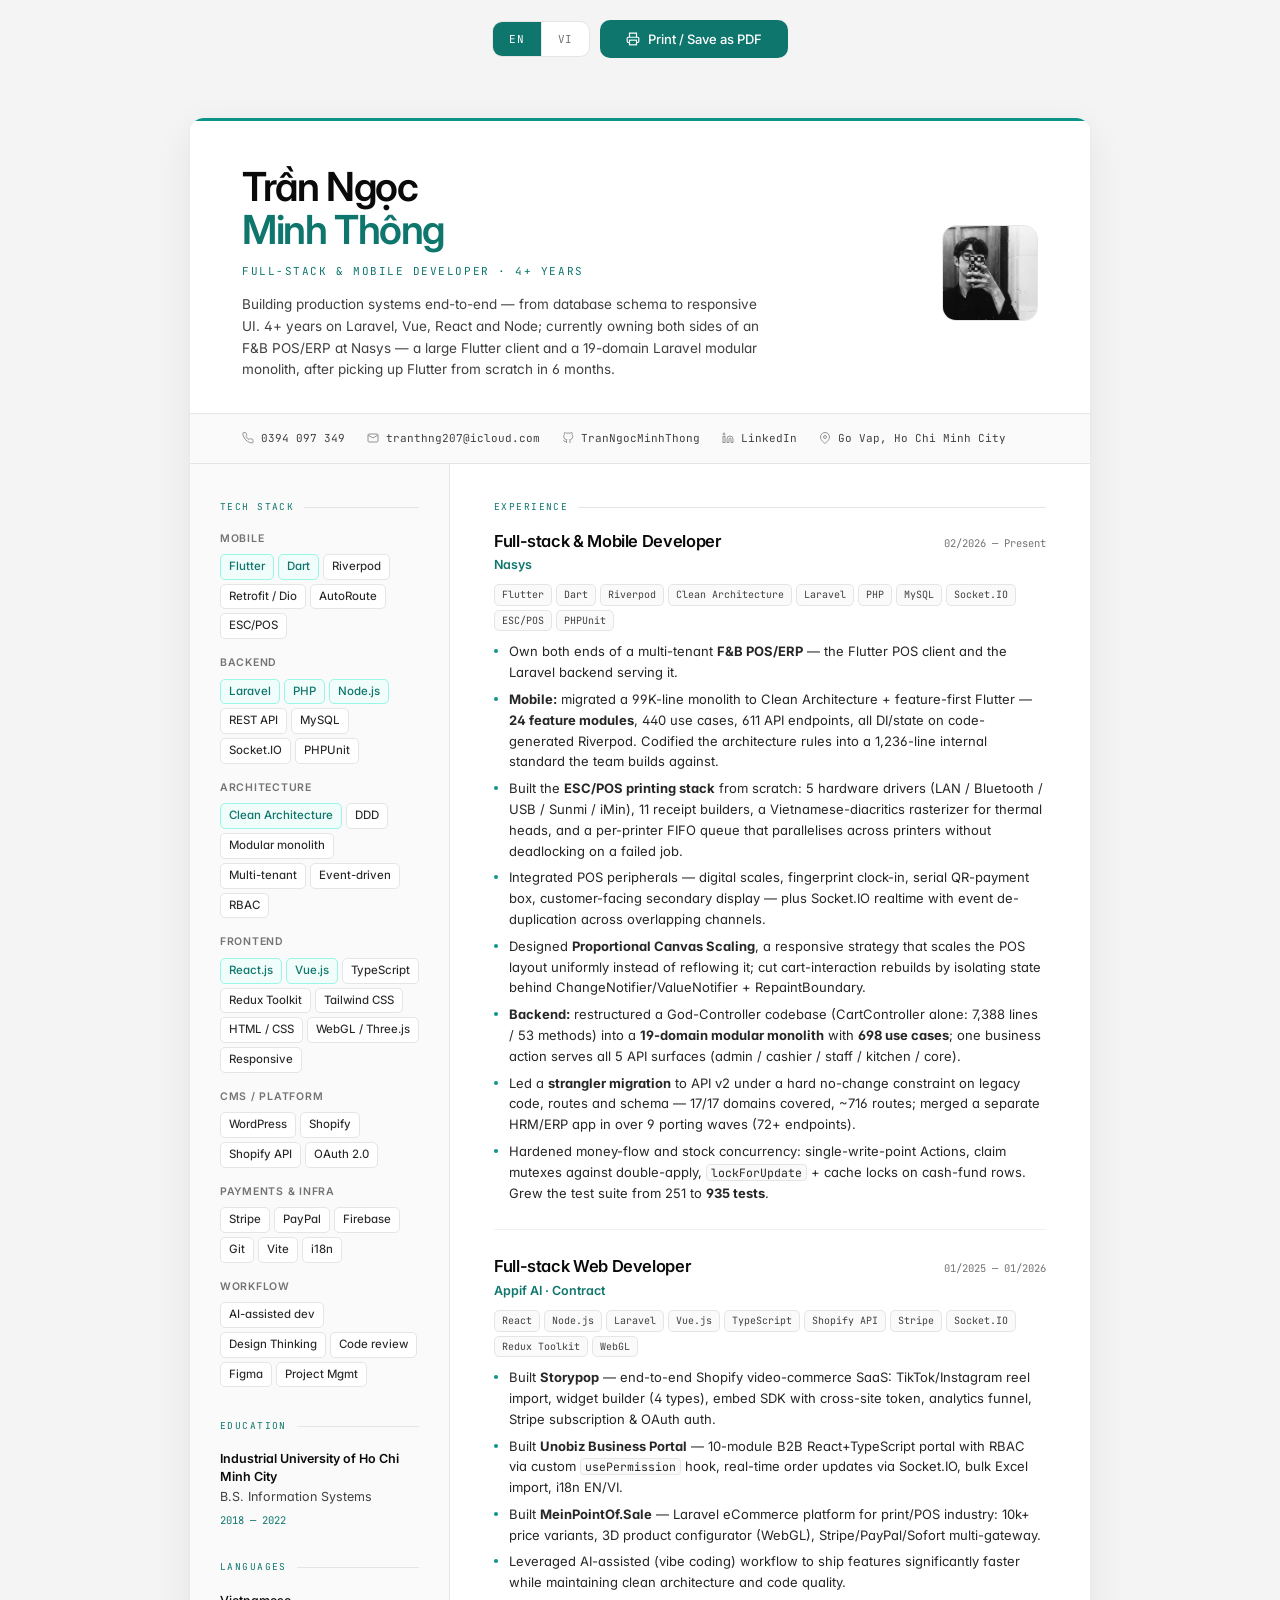
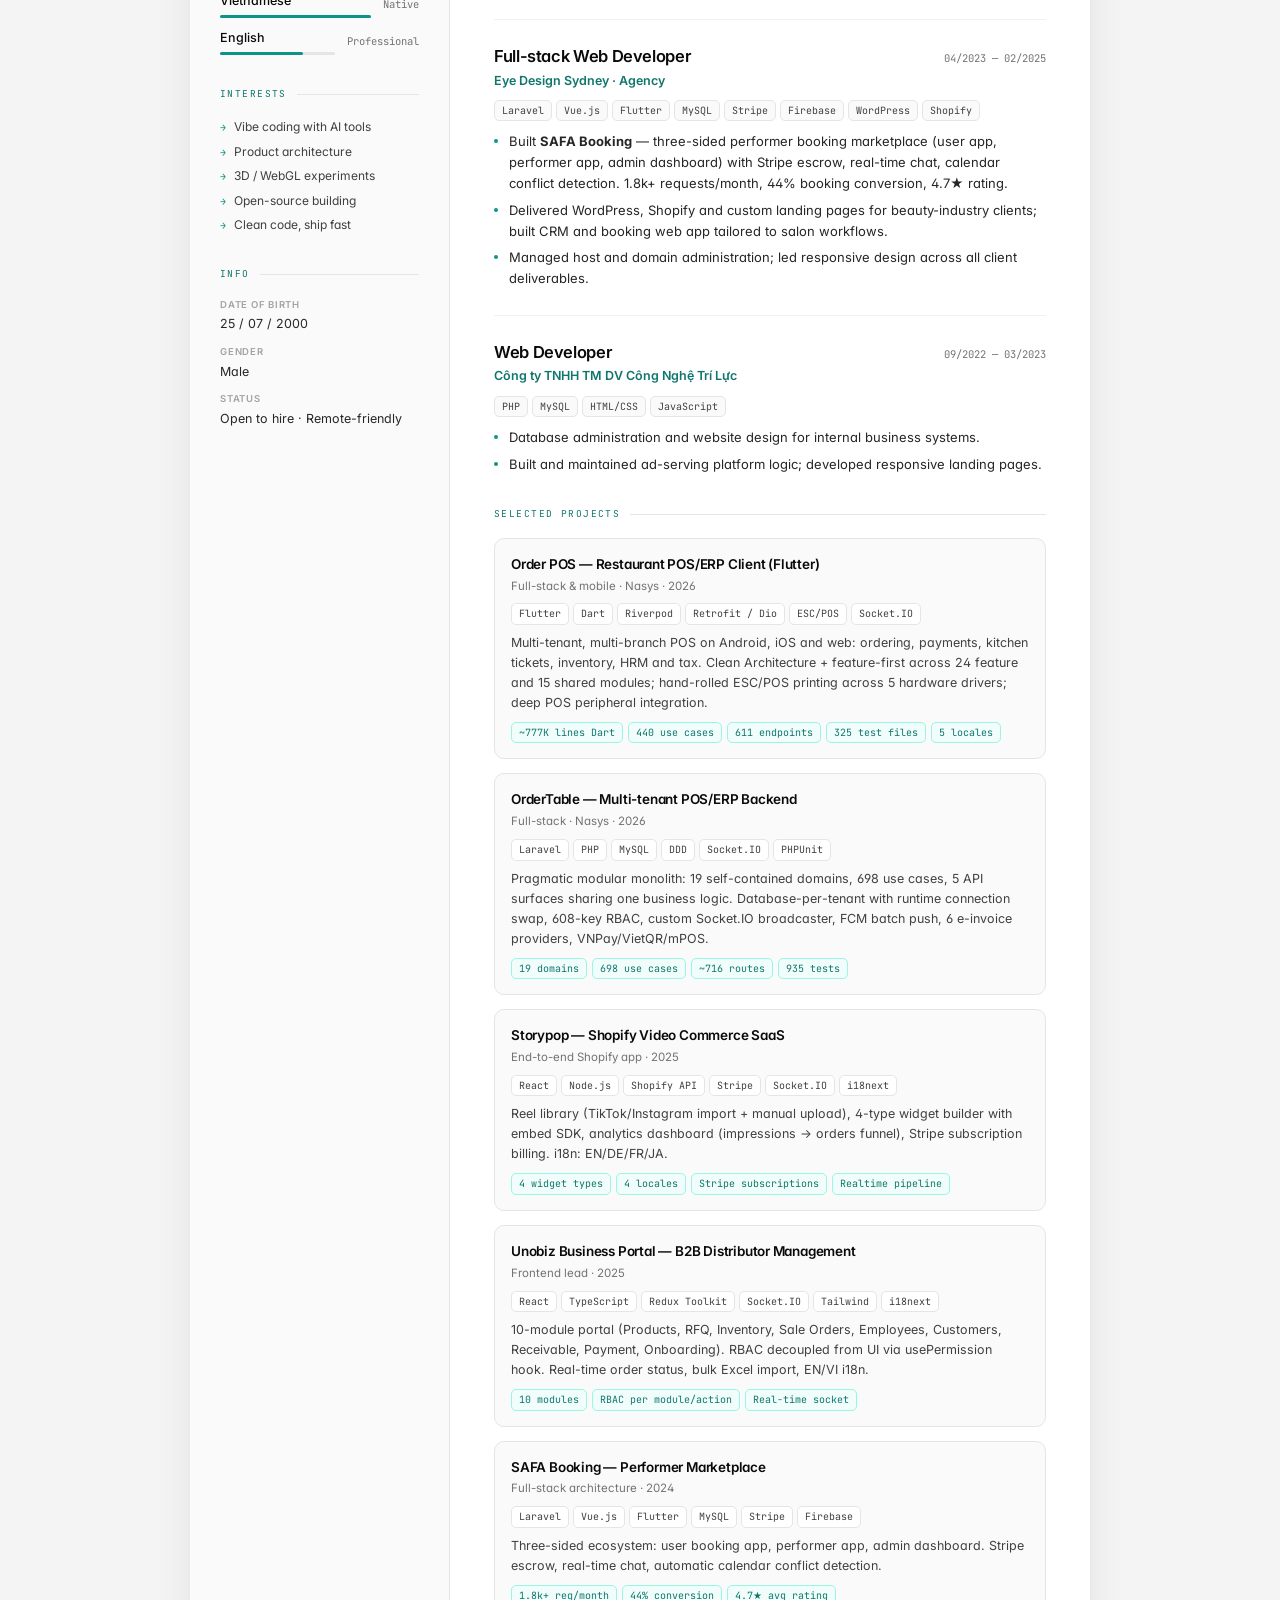
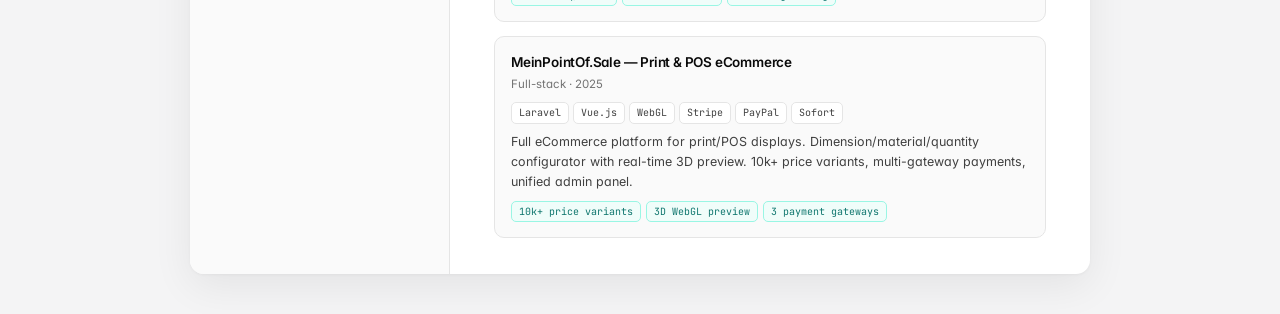
==== commit 9c2a6159: "refactor: rename project OrderTable v2 to OrderTable Co-Authored-By: Claude Opus 5 (1M context) <nor" ====
--- a/cv.html
+++ b/cv.html
@@ -713,7 +713,7 @@
         </div>
 
         <div class="proj-item">
-          <div class="proj-title"><span data-lang-en>OrderTable v2 — Multi-tenant POS/ERP Backend</span><span data-lang-vi>OrderTable v2 — Backend POS/ERP multi-tenant</span></div>
+          <div class="proj-title"><span data-lang-en>OrderTable — Multi-tenant POS/ERP Backend</span><span data-lang-vi>OrderTable — Backend POS/ERP multi-tenant</span></div>
           <div class="proj-sub"><span data-lang-en>Full-stack · Nasys · 2026</span><span data-lang-vi>Full-stack · Nasys · 2026</span></div>
           <div class="proj-stack">
             <span class="stack-badge">Laravel</span>
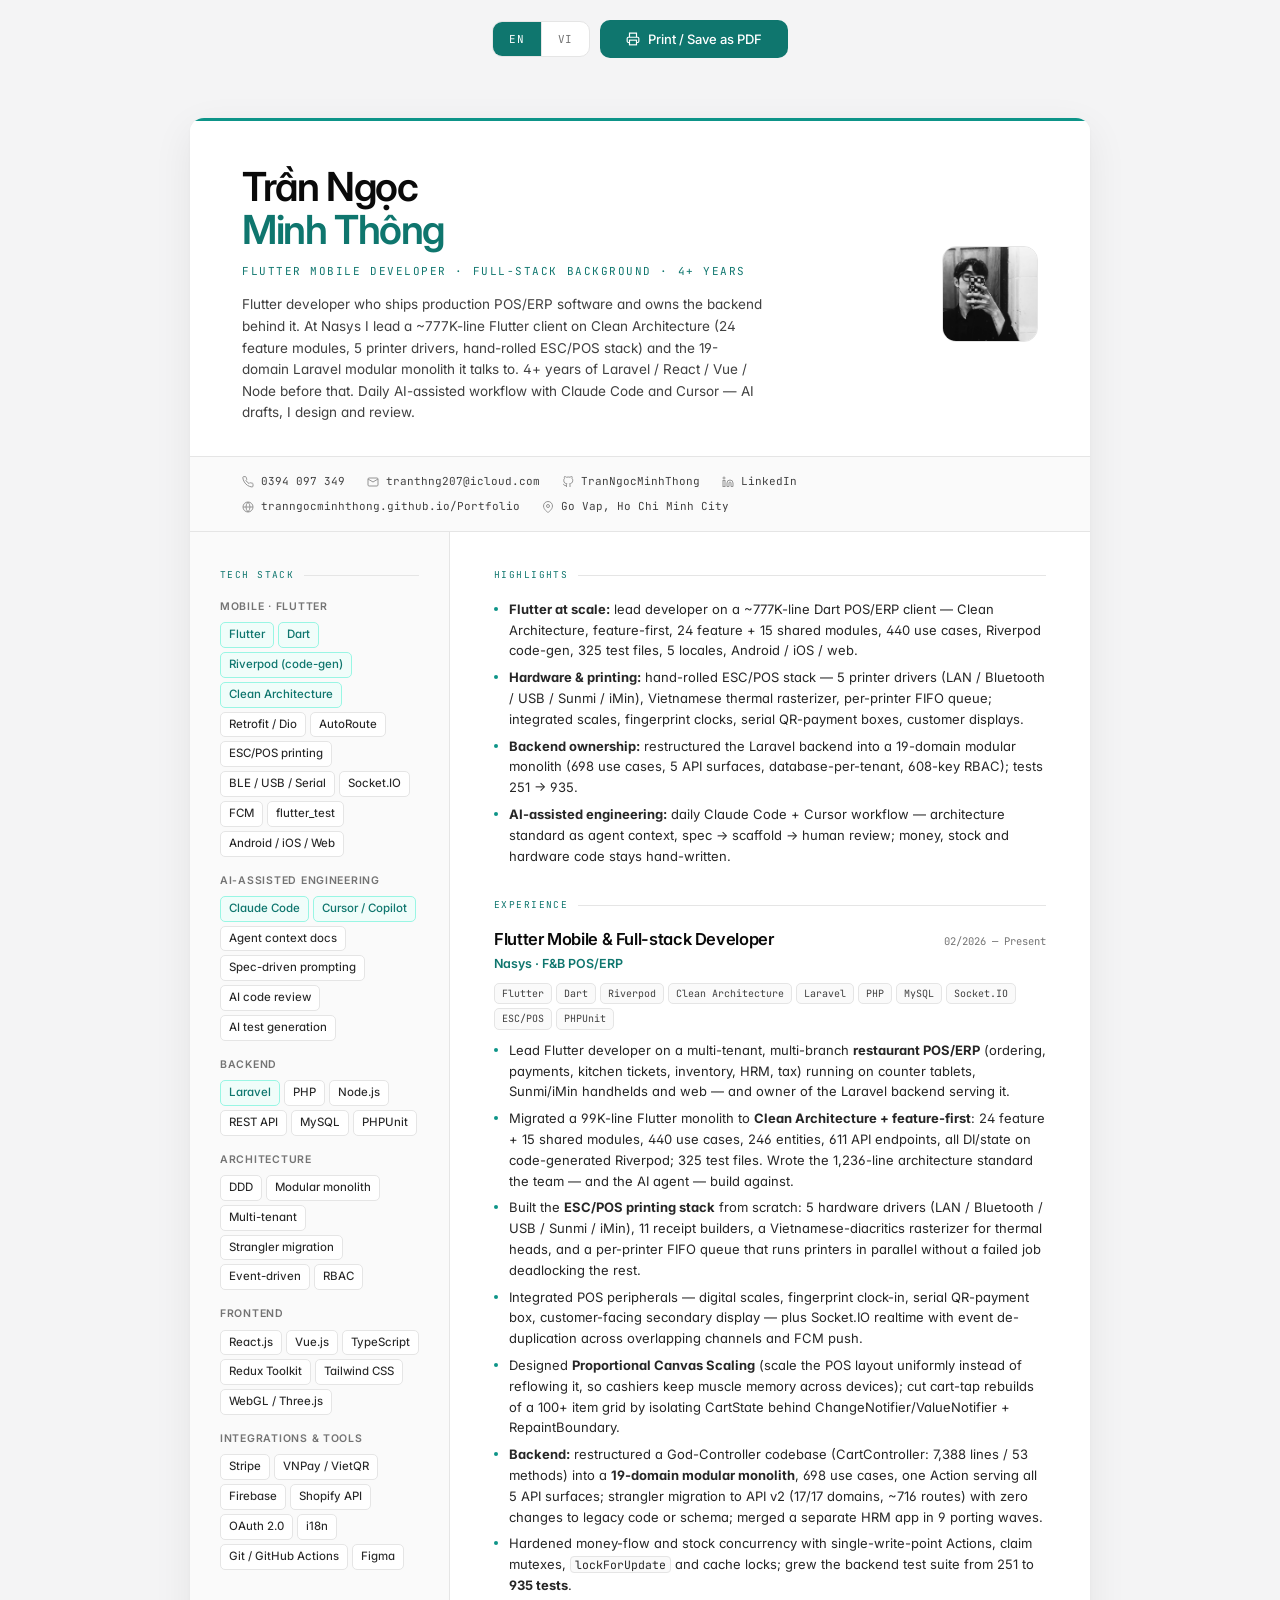
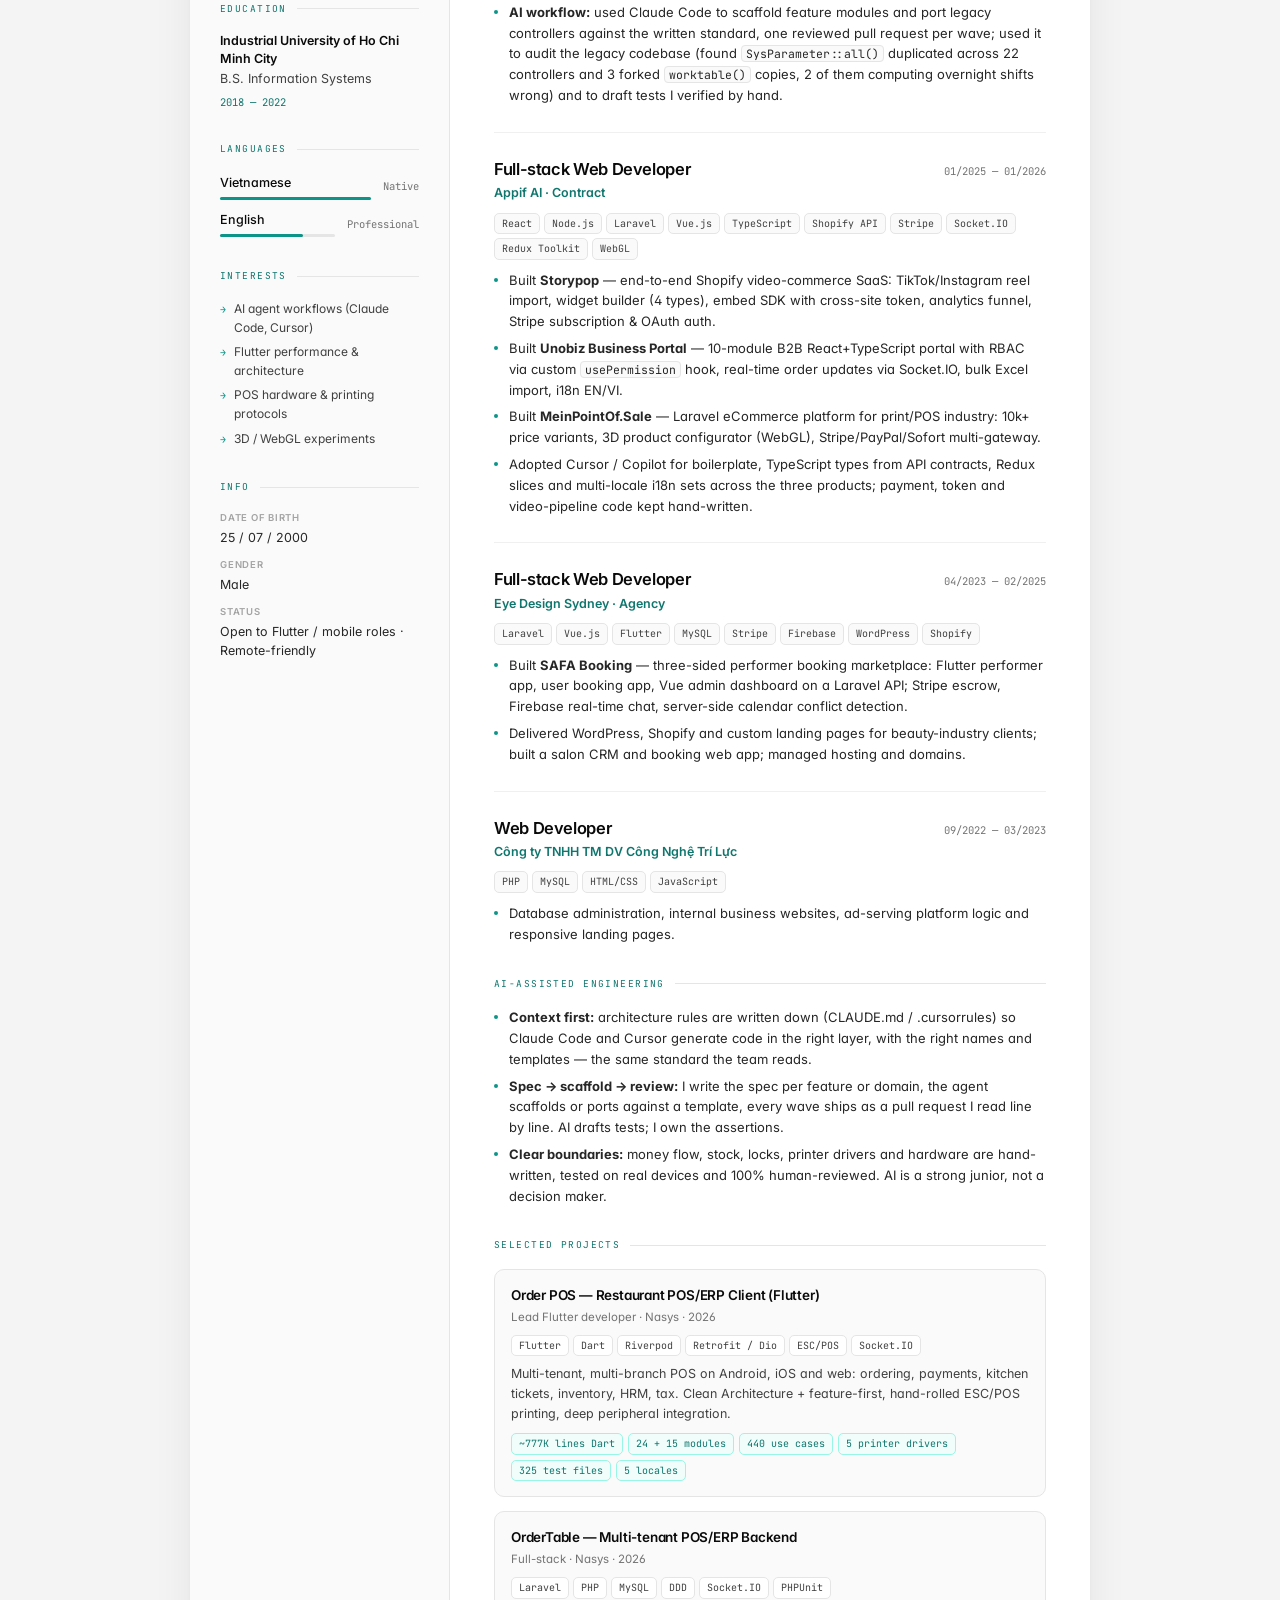
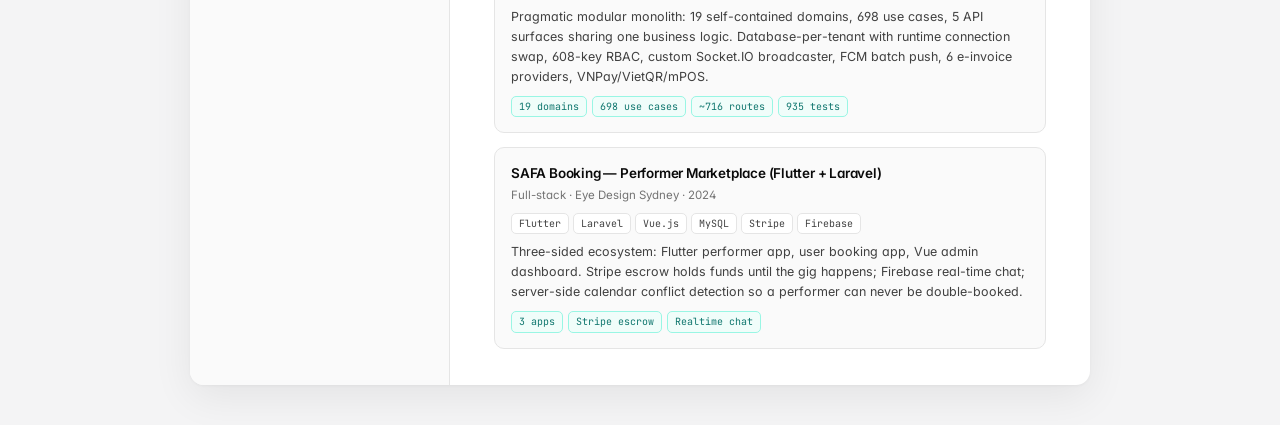
==== commit 670e4d60: "feat: Flutter-first portfolio & CV, add AI-assisted engineering, regenerate CV PDF Portfolio (portfo" ====
--- a/cv.html
+++ b/cv.html
@@ -3,7 +3,8 @@
 <head>
 <meta charset="UTF-8" />
 <meta name="viewport" content="width=device-width, initial-scale=1.0" />
-<title>Trần Ngọc Minh Thông — Full-stack Developer CV</title>
+<title>Trần Ngọc Minh Thông — Flutter Mobile Developer CV</title>
+<meta name="description" content="Flutter mobile developer with a 4+ year full-stack background (Laravel, React, Vue, Node). Clean Architecture, ESC/POS printing, POS/ERP, AI-assisted engineering with Claude Code and Cursor." />
 <link rel="preconnect" href="https://fonts.googleapis.com" />
 <link rel="preconnect" href="https://fonts.gstatic.com" crossorigin />
 <link href="https://fonts.googleapis.com/css2?family=Inter:wght@400;450;500;600;700&family=JetBrains+Mono:wght@400;500&display=swap" rel="stylesheet" />
@@ -40,23 +41,6 @@
     -webkit-print-color-adjust: exact;
   }
 
-  /* ── Print ── */
-  @media print {
-    html { font-size: 14px; }
-    body { background: #fff; }
-    .page { box-shadow: none; max-width: 100%; margin: 0; border-radius: 0; }
-    .no-print { display: none !important; }
-    @page { margin: 10mm 0; size: A4; }
-
-    /* Keep blocks from splitting across pages */
-    .exp-item, .proj-item, .cv-section { break-inside: avoid; page-break-inside: avoid; }
-    .section-label { break-after: avoid; page-break-after: avoid; }
-    .sidebar { border-right: 1px solid var(--line); }
-
-    /* Ensure links are readable on paper */
-    .contact-item, .contact-item:hover { color: var(--ink-2); }
-  }
-
   /* ── Page ── */
   .page {
     max-width: 900px;
@@ -286,6 +270,7 @@
     width: 4px; height: 4px; border-radius: 50%;
     background: var(--accent);
   }
+  .exp-bullets a { color: var(--accent-deep); text-decoration: none; font-weight: 500; }
   .exp-bullets code {
     font-family: "JetBrains Mono", monospace;
     font-size: 11.5px;
@@ -368,6 +353,59 @@
     .header-name { font-size: 30px; }
     .exp-header { flex-direction: column; gap: 2px; }
   }
+  /* ── Print ── */
+  @media print {
+    html { font-size: 12px; }
+    body { background: #fff; }
+    .page { box-shadow: none; max-width: 100%; margin: 0; border-radius: 0; }
+    .no-print { display: none !important; }
+    @page { margin: 6mm 0; size: A4; }
+
+    /* Tighter rhythm on paper */
+    .cv-header { padding: 18px 32px 12px; gap: 20px; }
+    .header-name { font-size: 30px; }
+    .header-role { margin-top: 8px; font-size: 9.5px; }
+    .header-tagline { margin-top: 8px; font-size: 11px; line-height: 1.45; max-width: 560px; }
+    .header-photo, .header-photo-placeholder { width: 76px; height: 76px; }
+    .contact-bar { padding: 7px 32px; gap: 0 14px; }
+    .contact-item { font-size: 9.5px; padding: 2px 0; }
+    .cv-body { grid-template-columns: 210px 1fr; }
+    .sidebar { padding: 16px 18px; border-right: 1px solid var(--line); }
+    .main { padding: 16px 24px; }
+    .cv-section { margin-bottom: 11px; }
+    .section-label { margin-bottom: 9px; font-size: 8.5px; }
+    .skill-group { margin-bottom: 9px; }
+    .skill-group-name { margin-bottom: 4px; font-size: 9px; }
+    .skill-tag { font-size: 9.5px; padding: 1px 5px; }
+    .info-row { margin-bottom: 6px; font-size: 11px; }
+    .lang-row { margin-bottom: 6px; font-size: 11px; }
+    .interest-item { font-size: 10.5px; }
+    .edu-school, .edu-degree { font-size: 11px; }
+    .exp-item { margin-bottom: 8px; padding-bottom: 8px; }
+    .exp-role { font-size: 13.5px; }
+    .exp-company { margin-bottom: 5px; font-size: 11px; }
+    .exp-stack { margin-bottom: 5px; gap: 3px; }
+    .stack-badge { font-size: 8.5px; padding: 1px 5px; }
+    .exp-bullets { gap: 2px; }
+    .exp-bullets li { font-size: 10.5px; line-height: 1.42; padding-left: 12px; }
+    .exp-bullets li::before { top: 6px; width: 3px; height: 3px; }
+    .exp-bullets code { font-size: 9.5px; }
+    .proj-item { margin-bottom: 6px; padding: 7px 10px; }
+    .proj-title { font-size: 11.5px; }
+    .proj-sub { font-size: 10px; margin-bottom: 4px; }
+    .proj-stack { margin-bottom: 4px; }
+    .proj-desc { font-size: 10px; line-height: 1.4; }
+    .proj-impact { margin-top: 5px; }
+    .impact-chip { font-size: 8.5px; padding: 1px 5px; }
+
+    /* Keep small blocks together; let big sections flow */
+    .proj-item, .skill-group { break-inside: avoid; page-break-inside: avoid; }
+    .exp-bullets li { break-inside: avoid; }
+    .section-label { break-after: avoid; page-break-after: avoid; }
+
+    /* Ensure links are readable on paper */
+    .contact-item, .contact-item:hover { color: var(--ink-2); }
+  }
 </style>
 </head>
 <body>
@@ -390,19 +428,21 @@
     <div>
       <div class="header-name">Trần Ngọc<br /><em>Minh Thông</em></div>
       <div class="header-role">
-        <span data-lang-en>Full-stack &amp; Mobile Developer · 4+ Years</span>
-        <span data-lang-vi>Lập trình viên Full-stack &amp; Mobile · 4+ năm</span>
+        <span data-lang-en>Flutter Mobile Developer · Full-stack background · 4+ Years</span>
+        <span data-lang-vi>Lập trình viên Flutter Mobile · Nền tảng Full-stack · 4+ năm</span>
       </div>
       <div class="header-tagline">
         <span data-lang-en>
-          Building production systems end-to-end — from database schema to responsive UI.
-          4+ years on Laravel, Vue, React and Node; currently owning both sides of an F&amp;B POS/ERP at Nasys —
-          a large Flutter client and a 19-domain Laravel modular monolith, after picking up Flutter from scratch in 6 months.
+          Flutter developer who ships production POS/ERP software and owns the backend behind it.
+          At Nasys I lead a ~777K-line Flutter client on Clean Architecture (24 feature modules, 5 printer drivers, hand-rolled ESC/POS stack)
+          and the 19-domain Laravel modular monolith it talks to. 4+ years of Laravel / React / Vue / Node before that.
+          Daily AI-assisted workflow with Claude Code and Cursor — AI drafts, I design and review.
         </span>
         <span data-lang-vi>
-          Xây sản phẩm end-to-end — từ thiết kế database đến giao diện responsive.
-          Hơn 4 năm với Laravel, Vue, React và Node; hiện phụ trách cả hai đầu của hệ POS/ERP ngành F&amp;B tại Nasys —
-          một Flutter client quy mô lớn và một Laravel modular monolith 19 domain, sau khi tự học Flutter từ đầu trong 6 tháng.
+          Lập trình viên Flutter ship phần mềm POS/ERP production và own luôn backend phía sau.
+          Tại Nasys tôi phụ trách Flutter client ~777K dòng trên Clean Architecture (24 feature module, 5 driver máy in, hệ in ESC/POS tự viết)
+          cùng Laravel modular monolith 19 domain phục vụ nó. Trước đó là 4+ năm Laravel / React / Vue / Node.
+          Quy trình AI-assisted hằng ngày với Claude Code và Cursor — AI draft, tôi thiết kế và review.
         </span>
       </div>
     </div>
@@ -428,6 +468,10 @@
       <svg width="12" height="12" viewBox="0 0 24 24" fill="none" stroke="currentColor" stroke-width="2"><path d="M16 8a6 6 0 0 1 6 6v7h-4v-7a2 2 0 0 0-2-2 2 2 0 0 0-2 2v7h-4v-7a6 6 0 0 1 6-6z"/><rect x="2" y="9" width="4" height="12"/><circle cx="4" cy="4" r="2"/></svg>
       LinkedIn
     </a>
+    <a href="https://tranngocminhthong.github.io/Portfolio/" class="contact-item" target="_blank">
+      <svg width="12" height="12" viewBox="0 0 24 24" fill="none" stroke="currentColor" stroke-width="2"><circle cx="12" cy="12" r="10"/><line x1="2" y1="12" x2="22" y2="12"/><path d="M12 2a15.3 15.3 0 0 1 4 10 15.3 15.3 0 0 1-4 10 15.3 15.3 0 0 1-4-10 15.3 15.3 0 0 1 4-10z"/></svg>
+      tranngocminhthong.github.io/Portfolio
+    </a>
     <span class="contact-item">
       <svg width="12" height="12" viewBox="0 0 24 24" fill="none" stroke="currentColor" stroke-width="2"><path d="M21 10c0 7-9 13-9 13s-9-6-9-13a9 9 0 0 1 18 0z"/><circle cx="12" cy="10" r="3"/></svg>
       <span data-lang-en>Go Vap, Ho Chi Minh City</span><span data-lang-vi>Gò Vấp, TP. Hồ Chí Minh</span>
@@ -444,14 +488,32 @@
         <div class="section-label"><span data-lang-en>Tech Stack</span><span data-lang-vi>Công nghệ</span></div>
 
         <div class="skill-group">
-          <div class="skill-group-name"><span data-lang-en>Mobile</span><span data-lang-vi>Mobile</span></div>
+          <div class="skill-group-name"><span data-lang-en>Mobile · Flutter</span><span data-lang-vi>Mobile · Flutter</span></div>
           <div class="skill-tags">
             <span class="skill-tag hot">Flutter</span>
             <span class="skill-tag hot">Dart</span>
-            <span class="skill-tag">Riverpod</span>
+            <span class="skill-tag hot">Riverpod (code-gen)</span>
+            <span class="skill-tag hot">Clean Architecture</span>
             <span class="skill-tag">Retrofit / Dio</span>
             <span class="skill-tag">AutoRoute</span>
-            <span class="skill-tag">ESC/POS</span>
+            <span class="skill-tag">ESC/POS printing</span>
+            <span class="skill-tag">BLE / USB / Serial</span>
+            <span class="skill-tag">Socket.IO</span>
+            <span class="skill-tag">FCM</span>
+            <span class="skill-tag">flutter_test</span>
+            <span class="skill-tag">Android / iOS / Web</span>
+          </div>
+        </div>
+
+        <div class="skill-group">
+          <div class="skill-group-name"><span data-lang-en>AI-assisted engineering</span><span data-lang-vi>AI-assisted engineering</span></div>
+          <div class="skill-tags">
+            <span class="skill-tag hot">Claude Code</span>
+            <span class="skill-tag hot">Cursor / Copilot</span>
+            <span class="skill-tag">Agent context docs</span>
+            <span class="skill-tag">Spec-driven prompting</span>
+            <span class="skill-tag">AI code review</span>
+            <span class="skill-tag">AI test generation</span>
           </div>
         </div>
 
@@ -459,11 +521,10 @@
           <div class="skill-group-name"><span data-lang-en>Backend</span><span data-lang-vi>Backend</span></div>
           <div class="skill-tags">
             <span class="skill-tag hot">Laravel</span>
-            <span class="skill-tag hot">PHP</span>
-            <span class="skill-tag hot">Node.js</span>
+            <span class="skill-tag">PHP</span>
+            <span class="skill-tag">Node.js</span>
             <span class="skill-tag">REST API</span>
             <span class="skill-tag">MySQL</span>
-            <span class="skill-tag">Socket.IO</span>
             <span class="skill-tag">PHPUnit</span>
           </div>
         </div>
@@ -471,10 +532,10 @@
         <div class="skill-group">
           <div class="skill-group-name"><span data-lang-en>Architecture</span><span data-lang-vi>Kiến trúc</span></div>
           <div class="skill-tags">
-            <span class="skill-tag hot">Clean Architecture</span>
             <span class="skill-tag">DDD</span>
             <span class="skill-tag">Modular monolith</span>
             <span class="skill-tag">Multi-tenant</span>
+            <span class="skill-tag">Strangler migration</span>
             <span class="skill-tag">Event-driven</span>
             <span class="skill-tag">RBAC</span>
           </div>
@@ -483,47 +544,26 @@
         <div class="skill-group">
           <div class="skill-group-name"><span data-lang-en>Frontend</span><span data-lang-vi>Frontend</span></div>
           <div class="skill-tags">
-            <span class="skill-tag hot">React.js</span>
-            <span class="skill-tag hot">Vue.js</span>
+            <span class="skill-tag">React.js</span>
+            <span class="skill-tag">Vue.js</span>
             <span class="skill-tag">TypeScript</span>
             <span class="skill-tag">Redux Toolkit</span>
             <span class="skill-tag">Tailwind CSS</span>
-            <span class="skill-tag">HTML / CSS</span>
             <span class="skill-tag">WebGL / Three.js</span>
-            <span class="skill-tag">Responsive</span>
           </div>
         </div>
 
         <div class="skill-group">
-          <div class="skill-group-name"><span data-lang-en>CMS / Platform</span><span data-lang-vi>CMS / Nền tảng</span></div>
+          <div class="skill-group-name"><span data-lang-en>Integrations &amp; Tools</span><span data-lang-vi>Tích hợp &amp; Công cụ</span></div>
           <div class="skill-tags">
-            <span class="skill-tag">WordPress</span>
-            <span class="skill-tag">Shopify</span>
+            <span class="skill-tag">Stripe</span>
+            <span class="skill-tag">VNPay / VietQR</span>
+            <span class="skill-tag">Firebase</span>
             <span class="skill-tag">Shopify API</span>
             <span class="skill-tag">OAuth 2.0</span>
-          </div>
-        </div>
-
-        <div class="skill-group">
-          <div class="skill-group-name"><span data-lang-en>Payments &amp; Infra</span><span data-lang-vi>Thanh toán &amp; Hạ tầng</span></div>
-          <div class="skill-tags">
-            <span class="skill-tag">Stripe</span>
-            <span class="skill-tag">PayPal</span>
-            <span class="skill-tag">Firebase</span>
-            <span class="skill-tag">Git</span>
-            <span class="skill-tag">Vite</span>
             <span class="skill-tag">i18n</span>
-          </div>
-        </div>
-
-        <div class="skill-group">
-          <div class="skill-group-name"><span data-lang-en>Workflow</span><span data-lang-vi>Quy trình</span></div>
-          <div class="skill-tags">
-            <span class="skill-tag">AI-assisted dev</span>
-            <span class="skill-tag">Design Thinking</span>
-            <span class="skill-tag">Code review</span>
+            <span class="skill-tag">Git / GitHub Actions</span>
             <span class="skill-tag">Figma</span>
-            <span class="skill-tag">Project Mgmt</span>
           </div>
         </div>
       </div>
@@ -556,11 +596,10 @@
       <div class="cv-section">
         <div class="section-label"><span data-lang-en>Interests</span><span data-lang-vi>Quan tâm</span></div>
         <div class="interest-list">
-          <div class="interest-item"><span data-lang-en>Vibe coding with AI tools</span><span data-lang-vi>Lập trình cùng công cụ AI</span></div>
-          <div class="interest-item"><span data-lang-en>Product architecture</span><span data-lang-vi>Kiến trúc sản phẩm</span></div>
+          <div class="interest-item"><span data-lang-en>AI agent workflows (Claude Code, Cursor)</span><span data-lang-vi>Quy trình AI agent (Claude Code, Cursor)</span></div>
+          <div class="interest-item"><span data-lang-en>Flutter performance &amp; architecture</span><span data-lang-vi>Hiệu năng &amp; kiến trúc Flutter</span></div>
+          <div class="interest-item"><span data-lang-en>POS hardware &amp; printing protocols</span><span data-lang-vi>Phần cứng POS &amp; giao thức in</span></div>
           <div class="interest-item"><span data-lang-en>3D / WebGL experiments</span><span data-lang-vi>Thử nghiệm 3D / WebGL</span></div>
-          <div class="interest-item"><span data-lang-en>Open-source building</span><span data-lang-vi>Xây dựng mã nguồn mở</span></div>
-          <div class="interest-item"><span data-lang-en>Clean code, ship fast</span><span data-lang-vi>Code sạch, ship nhanh</span></div>
         </div>
       </div>
 
@@ -576,7 +615,7 @@
         </div>
         <div class="info-row">
           <div class="info-label"><span data-lang-en>Status</span><span data-lang-vi>Trạng thái</span></div>
-          <span data-lang-en>Open to hire · Remote-friendly</span><span data-lang-vi>Sẵn sàng nhận việc · Remote</span>
+          <span data-lang-en>Open to Flutter / mobile roles · Remote-friendly</span><span data-lang-vi>Sẵn sàng cho vị trí Flutter / mobile · Remote</span>
         </div>
       </div>
 
@@ -584,6 +623,17 @@
 
     <!-- MAIN CONTENT -->
     <main class="main">
+
+      <!-- HIGHLIGHTS -->
+      <div class="cv-section">
+        <div class="section-label"><span data-lang-en>Highlights</span><span data-lang-vi>Điểm nổi bật</span></div>
+        <ul class="exp-bullets">
+          <li><span data-lang-en><strong>Flutter at scale:</strong> lead developer on a ~777K-line Dart POS/ERP client — Clean Architecture, feature-first, 24 feature + 15 shared modules, 440 use cases, Riverpod code-gen, 325 test files, 5 locales, Android / iOS / web.</span><span data-lang-vi><strong>Flutter quy mô lớn:</strong> lead developer của POS/ERP client ~777K dòng Dart — Clean Architecture, feature-first, 24 feature + 15 shared module, 440 usecase, Riverpod code-gen, 325 file test, 5 ngôn ngữ, Android / iOS / web.</span></li>
+          <li><span data-lang-en><strong>Hardware &amp; printing:</strong> hand-rolled ESC/POS stack — 5 printer drivers (LAN / Bluetooth / USB / Sunmi / iMin), Vietnamese thermal rasterizer, per-printer FIFO queue; integrated scales, fingerprint clocks, serial QR-payment boxes, customer displays.</span><span data-lang-vi><strong>Phần cứng &amp; in ấn:</strong> hệ ESC/POS tự viết — 5 driver máy in (LAN / Bluetooth / USB / Sunmi / iMin), rasterize tiếng Việt cho máy in nhiệt, queue FIFO theo máy; tích hợp cân, máy chấm công vân tay, hộp QR payment serial, màn hình khách.</span></li>
+          <li><span data-lang-en><strong>Backend ownership:</strong> restructured the Laravel backend into a 19-domain modular monolith (698 use cases, 5 API surfaces, database-per-tenant, 608-key RBAC); tests 251 → 935.</span><span data-lang-vi><strong>Own backend:</strong> tái cấu trúc Laravel backend thành modular monolith 19 domain (698 usecase, 5 API surface, database-per-tenant, RBAC 608 quyền); test 251 → 935.</span></li>
+          <li><span data-lang-en><strong>AI-assisted engineering:</strong> daily Claude Code + Cursor workflow — architecture standard as agent context, spec → scaffold → human review; money, stock and hardware code stays hand-written.</span><span data-lang-vi><strong>AI-assisted engineering:</strong> quy trình Claude Code + Cursor hằng ngày — chuẩn kiến trúc làm context cho agent, spec → scaffold → người review; code tiền, kho và phần cứng luôn viết tay.</span></li>
+        </ul>
+      </div>
 
       <!-- EXPERIENCE -->
       <div class="cv-section">
@@ -591,10 +641,10 @@
 
         <div class="exp-item">
           <div class="exp-header">
-            <div class="exp-role"><span data-lang-en>Full-stack &amp; Mobile Developer</span><span data-lang-vi>Lập trình viên Full-stack &amp; Mobile</span></div>
+            <div class="exp-role"><span data-lang-en>Flutter Mobile &amp; Full-stack Developer</span><span data-lang-vi>Lập trình viên Flutter Mobile &amp; Full-stack</span></div>
             <div class="exp-period"><span data-lang-en>02/2026 — Present</span><span data-lang-vi>02/2026 — Hiện tại</span></div>
           </div>
-          <div class="exp-company">Nasys</div>
+          <div class="exp-company"><span data-lang-en>Nasys · F&amp;B POS/ERP</span><span data-lang-vi>Nasys · POS/ERP ngành F&amp;B</span></div>
           <div class="exp-stack">
             <span class="stack-badge">Flutter</span>
             <span class="stack-badge">Dart</span>
@@ -608,14 +658,14 @@
             <span class="stack-badge">PHPUnit</span>
           </div>
           <ul class="exp-bullets">
-            <li><span data-lang-en>Own both ends of a multi-tenant <strong>F&amp;B POS/ERP</strong> — the Flutter POS client and the Laravel backend serving it.</span><span data-lang-vi>Phụ trách cả hai đầu của hệ <strong>POS/ERP ngành F&amp;B</strong> multi-tenant — Flutter POS client và Laravel backend phục vụ nó.</span></li>
-            <li><span data-lang-en><strong>Mobile:</strong> migrated a 99K-line monolith to Clean Architecture + feature-first Flutter — <strong>24 feature modules</strong>, 440 use cases, 611 API endpoints, all DI/state on code-generated Riverpod. Codified the architecture rules into a 1,236-line internal standard the team builds against.</span><span data-lang-vi><strong>Mobile:</strong> chuyển monolith 99K dòng sang Clean Architecture + feature-first Flutter — <strong>24 feature module</strong>, 440 usecase, 611 API endpoint, toàn bộ DI/state bằng Riverpod code-gen. Codify luật kiến trúc thành tài liệu chuẩn nội bộ 1.236 dòng cho cả team tuân theo.</span></li>
-            <li><span data-lang-en>Built the <strong>ESC/POS printing stack</strong> from scratch: 5 hardware drivers (LAN / Bluetooth / USB / Sunmi / iMin), 11 receipt builders, a Vietnamese-diacritics rasterizer for thermal heads, and a per-printer FIFO queue that parallelises across printers without deadlocking on a failed job.</span><span data-lang-vi>Tự xây <strong>hệ thống in ESC/POS</strong> từ đầu: 5 driver phần cứng (LAN / Bluetooth / USB / Sunmi / iMin), 11 builder hoá đơn, bộ rasterize tiếng Việt có dấu cho máy in nhiệt, và print queue FIFO theo từng máy in — chạy song song giữa các máy mà không deadlock khi một job lỗi.</span></li>
-            <li><span data-lang-en>Integrated POS peripherals — digital scales, fingerprint clock-in, serial QR-payment box, customer-facing secondary display — plus Socket.IO realtime with event de-duplication across overlapping channels.</span><span data-lang-vi>Tích hợp thiết bị ngoại vi POS — cân điện tử, máy chấm công vân tay, thiết bị QR payment qua cổng serial, màn hình phụ hướng khách — cùng realtime Socket.IO có khử trùng lặp sự kiện giữa các kênh chồng lấn.</span></li>
-            <li><span data-lang-en>Designed <strong>Proportional Canvas Scaling</strong>, a responsive strategy that scales the POS layout uniformly instead of reflowing it; cut cart-interaction rebuilds by isolating state behind ChangeNotifier/ValueNotifier + RepaintBoundary.</span><span data-lang-vi>Thiết kế <strong>Proportional Canvas Scaling</strong> — giải pháp responsive scale đồng tỉ lệ bố cục POS thay vì reflow; cắt rebuild khi thao tác giỏ hàng bằng cách cô lập state qua ChangeNotifier/ValueNotifier + RepaintBoundary.</span></li>
-            <li><span data-lang-en><strong>Backend:</strong> restructured a God-Controller codebase (CartController alone: 7,388 lines / 53 methods) into a <strong>19-domain modular monolith</strong> with <strong>698 use cases</strong>; one business action serves all 5 API surfaces (admin / cashier / staff / kitchen / core).</span><span data-lang-vi><strong>Backend:</strong> tái cấu trúc codebase God-Controller (riêng CartController: 7.388 dòng / 53 method) thành <strong>modular monolith 19 domain</strong> với <strong>698 usecase</strong>; một business action phục vụ cả 5 API surface (admin / thu ngân / phục vụ / bếp / core).</span></li>
-            <li><span data-lang-en>Led a <strong>strangler migration</strong> to API v2 under a hard no-change constraint on legacy code, routes and schema — 17/17 domains covered, ~716 routes; merged a separate HRM/ERP app in over 9 porting waves (72+ endpoints).</span><span data-lang-vi>Dẫn dắt <strong>strangler migration</strong> sang API v2 với ràng buộc tuyệt đối không sửa code, route và schema cũ — phủ kín 17/17 domain, ~716 route; sáp nhập app HRM/ERP riêng qua 9 đợt port (72+ endpoint).</span></li>
-            <li><span data-lang-en>Hardened money-flow and stock concurrency: single-write-point Actions, claim mutexes against double-apply, <code>lockForUpdate</code> + cache locks on cash-fund rows. Grew the test suite from 251 to <strong>935 tests</strong>.</span><span data-lang-vi>Gia cố concurrency cho luồng tiền và tồn kho: Action single-write-point, claim mutex chống double-apply, <code>lockForUpdate</code> + cache lock trên row quỹ. Nâng test suite từ 251 lên <strong>935 test</strong>.</span></li>
+            <li><span data-lang-en>Lead Flutter developer on a multi-tenant, multi-branch <strong>restaurant POS/ERP</strong> (ordering, payments, kitchen tickets, inventory, HRM, tax) running on counter tablets, Sunmi/iMin handhelds and web — and owner of the Laravel backend serving it.</span><span data-lang-vi>Lead Flutter developer của hệ <strong>POS/ERP nhà hàng</strong> multi-tenant, đa chi nhánh (gọi món, thanh toán, phiếu bếp, kho, HRM, thuế) chạy trên tablet quầy, máy cầm tay Sunmi/iMin và web — kiêm own Laravel backend phục vụ nó.</span></li>
+            <li><span data-lang-en>Migrated a 99K-line Flutter monolith to <strong>Clean Architecture + feature-first</strong>: 24 feature + 15 shared modules, 440 use cases, 246 entities, 611 API endpoints, all DI/state on code-generated Riverpod; 325 test files. Wrote the 1,236-line architecture standard the team — and the AI agent — build against.</span><span data-lang-vi>Chuyển monolith Flutter 99K dòng sang <strong>Clean Architecture + feature-first</strong>: 24 feature + 15 shared module, 440 usecase, 246 entity, 611 API endpoint, toàn bộ DI/state bằng Riverpod code-gen; 325 file test. Viết tài liệu chuẩn kiến trúc 1.236 dòng cho cả team — và AI agent — tuân theo.</span></li>
+            <li><span data-lang-en>Built the <strong>ESC/POS printing stack</strong> from scratch: 5 hardware drivers (LAN / Bluetooth / USB / Sunmi / iMin), 11 receipt builders, a Vietnamese-diacritics rasterizer for thermal heads, and a per-printer FIFO queue that runs printers in parallel without a failed job deadlocking the rest.</span><span data-lang-vi>Tự xây <strong>hệ thống in ESC/POS</strong> từ đầu: 5 driver phần cứng (LAN / Bluetooth / USB / Sunmi / iMin), 11 builder hoá đơn, bộ rasterize tiếng Việt có dấu cho máy in nhiệt, và print queue FIFO theo từng máy in — chạy song song mà một job lỗi không làm kẹt máy khác.</span></li>
+            <li><span data-lang-en>Integrated POS peripherals — digital scales, fingerprint clock-in, serial QR-payment box, customer-facing secondary display — plus Socket.IO realtime with event de-duplication across overlapping channels and FCM push.</span><span data-lang-vi>Tích hợp thiết bị ngoại vi POS — cân điện tử, máy chấm công vân tay, hộp QR payment qua cổng serial, màn hình phụ hướng khách — cùng realtime Socket.IO có khử trùng lặp sự kiện giữa các kênh chồng lấn và FCM push.</span></li>
+            <li><span data-lang-en>Designed <strong>Proportional Canvas Scaling</strong> (scale the POS layout uniformly instead of reflowing it, so cashiers keep muscle memory across devices); cut cart-tap rebuilds of a 100+ item grid by isolating CartState behind ChangeNotifier/ValueNotifier + RepaintBoundary.</span><span data-lang-vi>Thiết kế <strong>Proportional Canvas Scaling</strong> (scale đồng tỉ lệ bố cục POS thay vì reflow, để thu ngân giữ thói quen thao tác trên mọi thiết bị); cắt rebuild lưới 100+ món khi thao tác giỏ hàng bằng cách cô lập CartState qua ChangeNotifier/ValueNotifier + RepaintBoundary.</span></li>
+            <li><span data-lang-en><strong>Backend:</strong> restructured a God-Controller codebase (CartController: 7,388 lines / 53 methods) into a <strong>19-domain modular monolith</strong>, 698 use cases, one Action serving all 5 API surfaces; strangler migration to API v2 (17/17 domains, ~716 routes) with zero changes to legacy code or schema; merged a separate HRM app in 9 porting waves.</span><span data-lang-vi><strong>Backend:</strong> tái cấu trúc codebase God-Controller (CartController: 7.388 dòng / 53 method) thành <strong>modular monolith 19 domain</strong>, 698 usecase, một Action phục vụ cả 5 API surface; strangler migration sang API v2 (17/17 domain, ~716 route) không sửa code hay schema cũ; sáp nhập app HRM riêng qua 9 đợt port.</span></li>
+            <li><span data-lang-en>Hardened money-flow and stock concurrency with single-write-point Actions, claim mutexes, <code>lockForUpdate</code> and cache locks; grew the backend test suite from 251 to <strong>935 tests</strong>.</span><span data-lang-vi>Gia cố concurrency luồng tiền và tồn kho bằng Action single-write-point, claim mutex, <code>lockForUpdate</code> và cache lock; nâng test suite backend từ 251 lên <strong>935 test</strong>.</span></li>
+            <li><span data-lang-en><strong>AI workflow:</strong> used Claude Code to scaffold feature modules and port legacy controllers against the written standard, one reviewed pull request per wave; used it to audit the legacy codebase (found <code>SysParameter::all()</code> duplicated across 22 controllers and 3 forked <code>worktable()</code> copies, 2 of them computing overnight shifts wrong) and to draft tests I verified by hand.</span><span data-lang-vi><strong>Quy trình AI:</strong> dùng Claude Code scaffold feature module và port controller cũ theo chuẩn đã viết, mỗi đợt một pull request được review; dùng để audit codebase cũ (phát hiện <code>SysParameter::all()</code> lặp ở 22 controller và 3 bản <code>worktable()</code> fork, 2 bản tính sai ca qua đêm) và draft test tôi kiểm tra lại bằng tay.</span></li>
           </ul>
         </div>
 
@@ -641,7 +691,7 @@
             <li><span data-lang-en>Built <strong>Storypop</strong> — end-to-end Shopify video-commerce SaaS: TikTok/Instagram reel import, widget builder (4 types), embed SDK with cross-site token, analytics funnel, Stripe subscription &amp; OAuth auth.</span><span data-lang-vi>Xây <strong>Storypop</strong> — SaaS video-commerce cho Shopify end-to-end: import reel từ TikTok/Instagram, widget builder (4 loại), embed SDK có token cross-site, analytics funnel, Stripe subscription &amp; OAuth.</span></li>
             <li><span data-lang-en>Built <strong>Unobiz Business Portal</strong> — 10-module B2B React+TypeScript portal with RBAC via custom <code>usePermission</code> hook, real-time order updates via Socket.IO, bulk Excel import, i18n EN/VI.</span><span data-lang-vi>Xây <strong>Unobiz Business Portal</strong> — portal B2B React+TypeScript 10 module với RBAC qua hook <code>usePermission</code> tự viết, cập nhật đơn real-time qua Socket.IO, import Excel hàng loạt, i18n EN/VI.</span></li>
             <li><span data-lang-en>Built <strong>MeinPointOf.Sale</strong> — Laravel eCommerce platform for print/POS industry: 10k+ price variants, 3D product configurator (WebGL), Stripe/PayPal/Sofort multi-gateway.</span><span data-lang-vi>Xây <strong>MeinPointOf.Sale</strong> — nền tảng eCommerce Laravel cho ngành in ấn/POS: 10k+ biến thể giá, configurator sản phẩm 3D (WebGL), đa cổng thanh toán Stripe/PayPal/Sofort.</span></li>
-            <li><span data-lang-en>Leveraged AI-assisted (vibe coding) workflow to ship features significantly faster while maintaining clean architecture and code quality.</span><span data-lang-vi>Vận dụng quy trình lập trình hỗ trợ bởi AI để ship tính năng nhanh hơn đáng kể mà vẫn giữ clean architecture và chất lượng code.</span></li>
+            <li><span data-lang-en>Adopted Cursor / Copilot for boilerplate, TypeScript types from API contracts, Redux slices and multi-locale i18n sets across the three products; payment, token and video-pipeline code kept hand-written.</span><span data-lang-vi>Dùng Cursor / Copilot cho boilerplate, type TypeScript từ API contract, Redux slice và bộ i18n đa ngôn ngữ trên cả ba sản phẩm; code thanh toán, token và pipeline video giữ viết tay.</span></li>
           </ul>
         </div>
 
@@ -662,9 +712,8 @@
             <span class="stack-badge">Shopify</span>
           </div>
           <ul class="exp-bullets">
-            <li><span data-lang-en>Built <strong>SAFA Booking</strong> — three-sided performer booking marketplace (user app, performer app, admin dashboard) with Stripe escrow, real-time chat, calendar conflict detection. 1.8k+ requests/month, 44% booking conversion, 4.7★ rating.</span><span data-lang-vi>Xây <strong>SAFA Booking</strong> — marketplace đặt lịch nghệ sĩ ba bên (app khách, app nghệ sĩ, admin dashboard) với Stripe escrow, chat real-time, tự phát hiện xung đột lịch. 1.8k+ request/tháng, 44% tỉ lệ chuyển đổi booking, đánh giá 4.7★.</span></li>
-            <li><span data-lang-en>Delivered WordPress, Shopify and custom landing pages for beauty-industry clients; built CRM and booking web app tailored to salon workflows.</span><span data-lang-vi>Bàn giao WordPress, Shopify và landing page tuỳ biến cho khách ngành làm đẹp; xây CRM và web app đặt lịch theo quy trình salon.</span></li>
-            <li><span data-lang-en>Managed host and domain administration; led responsive design across all client deliverables.</span><span data-lang-vi>Quản trị host và domain; phụ trách thiết kế responsive cho toàn bộ sản phẩm bàn giao.</span></li>
+            <li><span data-lang-en>Built <strong>SAFA Booking</strong> — three-sided performer booking marketplace: Flutter performer app, user booking app, Vue admin dashboard on a Laravel API; Stripe escrow, Firebase real-time chat, server-side calendar conflict detection.</span><span data-lang-vi>Xây <strong>SAFA Booking</strong> — marketplace đặt lịch nghệ sĩ ba bên: app nghệ sĩ Flutter, app đặt lịch cho khách, admin dashboard Vue trên Laravel API; Stripe escrow, chat real-time Firebase, kiểm tra xung đột lịch phía server.</span></li>
+            <li><span data-lang-en>Delivered WordPress, Shopify and custom landing pages for beauty-industry clients; built a salon CRM and booking web app; managed hosting and domains.</span><span data-lang-vi>Bàn giao WordPress, Shopify và landing page cho khách ngành làm đẹp; xây CRM và web app đặt lịch cho salon; quản trị host và domain.</span></li>
           </ul>
         </div>
 
@@ -681,10 +730,19 @@
             <span class="stack-badge">JavaScript</span>
           </div>
           <ul class="exp-bullets">
-            <li><span data-lang-en>Database administration and website design for internal business systems.</span><span data-lang-vi>Quản trị cơ sở dữ liệu và thiết kế website cho hệ thống nghiệp vụ nội bộ.</span></li>
-            <li><span data-lang-en>Built and maintained ad-serving platform logic; developed responsive landing pages.</span><span data-lang-vi>Xây và bảo trì logic nền tảng ad-serving; phát triển landing page responsive.</span></li>
+            <li><span data-lang-en>Database administration, internal business websites, ad-serving platform logic and responsive landing pages.</span><span data-lang-vi>Quản trị cơ sở dữ liệu, website nghiệp vụ nội bộ, logic nền tảng ad-serving và landing page responsive.</span></li>
           </ul>
         </div>
+      </div>
+
+      <!-- AI-ASSISTED ENGINEERING -->
+      <div class="cv-section">
+        <div class="section-label"><span data-lang-en>AI-assisted engineering</span><span data-lang-vi>AI-assisted engineering</span></div>
+        <ul class="exp-bullets">
+          <li><span data-lang-en><strong>Context first:</strong> architecture rules are written down (CLAUDE.md / .cursorrules) so Claude Code and Cursor generate code in the right layer, with the right names and templates — the same standard the team reads.</span><span data-lang-vi><strong>Context trước:</strong> luật kiến trúc được viết thành CLAUDE.md / .cursorrules để Claude Code và Cursor sinh code đúng layer, đúng tên, đúng mẫu — cùng một chuẩn mà team đọc.</span></li>
+          <li><span data-lang-en><strong>Spec → scaffold → review:</strong> I write the spec per feature or domain, the agent scaffolds or ports against a template, every wave ships as a pull request I read line by line. AI drafts tests; I own the assertions.</span><span data-lang-vi><strong>Spec → scaffold → review:</strong> tôi viết spec theo feature/domain, agent scaffold hoặc port theo mẫu, mỗi đợt là một pull request tôi đọc từng dòng. AI draft test; tôi chịu trách nhiệm assertion.</span></li>
+          <li><span data-lang-en><strong>Clear boundaries:</strong> money flow, stock, locks, printer drivers and hardware are hand-written, tested on real devices and 100% human-reviewed. AI is a strong junior, not a decision maker.</span><span data-lang-vi><strong>Ranh giới rõ:</strong> luồng tiền, tồn kho, lock, driver máy in và phần cứng viết tay, test trên thiết bị thật, review tay 100%. AI là một junior giỏi, không phải người ra quyết định.</span></li>
+        </ul>
       </div>
 
       <!-- SELECTED PROJECTS -->
@@ -693,7 +751,7 @@
 
         <div class="proj-item">
           <div class="proj-title"><span data-lang-en>Order POS — Restaurant POS/ERP Client (Flutter)</span><span data-lang-vi>Order POS — Ứng dụng POS/ERP nhà hàng (Flutter)</span></div>
-          <div class="proj-sub"><span data-lang-en>Full-stack &amp; mobile · Nasys · 2026</span><span data-lang-vi>Full-stack &amp; mobile · Nasys · 2026</span></div>
+          <div class="proj-sub"><span data-lang-en>Lead Flutter developer · Nasys · 2026</span><span data-lang-vi>Lead Flutter developer · Nasys · 2026</span></div>
           <div class="proj-stack">
             <span class="stack-badge">Flutter</span>
             <span class="stack-badge">Dart</span>
@@ -702,11 +760,12 @@
             <span class="stack-badge">ESC/POS</span>
             <span class="stack-badge">Socket.IO</span>
           </div>
-          <div class="proj-desc"><span data-lang-en>Multi-tenant, multi-branch POS on Android, iOS and web: ordering, payments, kitchen tickets, inventory, HRM and tax. Clean Architecture + feature-first across 24 feature and 15 shared modules; hand-rolled ESC/POS printing across 5 hardware drivers; deep POS peripheral integration.</span><span data-lang-vi>POS đa tenant, đa chi nhánh trên Android, iOS và web: gọi món, thanh toán, phiếu bếp, kho, HRM và thuế. Clean Architecture + feature-first với 24 feature module và 15 shared module; hệ thống in ESC/POS tự viết trên 5 driver phần cứng; tích hợp sâu thiết bị ngoại vi POS.</span></div>
+          <div class="proj-desc"><span data-lang-en>Multi-tenant, multi-branch POS on Android, iOS and web: ordering, payments, kitchen tickets, inventory, HRM, tax. Clean Architecture + feature-first, hand-rolled ESC/POS printing, deep peripheral integration.</span><span data-lang-vi>POS đa tenant, đa chi nhánh trên Android, iOS và web: gọi món, thanh toán, phiếu bếp, kho, HRM, thuế. Clean Architecture + feature-first, hệ in ESC/POS tự viết, tích hợp sâu thiết bị ngoại vi.</span></div>
           <div class="proj-impact">
             <span class="impact-chip">~777K lines Dart</span>
+            <span class="impact-chip">24 + 15 modules</span>
             <span class="impact-chip">440 use cases</span>
-            <span class="impact-chip">611 endpoints</span>
+            <span class="impact-chip">5 printer drivers</span>
             <span class="impact-chip">325 test files</span>
             <span class="impact-chip">5 locales</span>
           </div>
@@ -733,81 +792,24 @@
         </div>
 
         <div class="proj-item">
-          <div class="proj-title"><span data-lang-en>Storypop — Shopify Video Commerce SaaS</span><span data-lang-vi>Storypop — SaaS video commerce cho Shopify</span></div>
-          <div class="proj-sub"><span data-lang-en>End-to-end Shopify app · 2025</span><span data-lang-vi>Ứng dụng Shopify end-to-end · 2025</span></div>
+          <div class="proj-title"><span data-lang-en>SAFA Booking — Performer Marketplace (Flutter + Laravel)</span><span data-lang-vi>SAFA Booking — Nền tảng đặt lịch nghệ sĩ (Flutter + Laravel)</span></div>
+          <div class="proj-sub"><span data-lang-en>Full-stack · Eye Design Sydney · 2024</span><span data-lang-vi>Full-stack · Eye Design Sydney · 2024</span></div>
           <div class="proj-stack">
-            <span class="stack-badge">React</span>
-            <span class="stack-badge">Node.js</span>
-            <span class="stack-badge">Shopify API</span>
-            <span class="stack-badge">Stripe</span>
-            <span class="stack-badge">Socket.IO</span>
-            <span class="stack-badge">i18next</span>
-          </div>
-          <div class="proj-desc"><span data-lang-en>Reel library (TikTok/Instagram import + manual upload), 4-type widget builder with embed SDK, analytics dashboard (impressions → orders funnel), Stripe subscription billing. i18n: EN/DE/FR/JA.</span><span data-lang-vi>Thư viện reel (import TikTok/Instagram + upload thủ công), widget builder 4 loại kèm embed SDK, dashboard analytics (funnel impression → đơn hàng), Stripe subscription. i18n: EN/DE/FR/JA.</span></div>
-          <div class="proj-impact">
-            <span class="impact-chip">4 widget types</span>
-            <span class="impact-chip">4 locales</span>
-            <span class="impact-chip">Stripe subscriptions</span>
-            <span class="impact-chip">Realtime pipeline</span>
-          </div>
-        </div>
-
-        <div class="proj-item">
-          <div class="proj-title"><span data-lang-en>Unobiz Business Portal — B2B Distributor Management</span><span data-lang-vi>Unobiz Business Portal — Quản trị nhà phân phối B2B</span></div>
-          <div class="proj-sub"><span data-lang-en>Frontend lead · 2025</span><span data-lang-vi>Frontend lead · 2025</span></div>
-          <div class="proj-stack">
-            <span class="stack-badge">React</span>
-            <span class="stack-badge">TypeScript</span>
-            <span class="stack-badge">Redux Toolkit</span>
-            <span class="stack-badge">Socket.IO</span>
-            <span class="stack-badge">Tailwind</span>
-            <span class="stack-badge">i18next</span>
-          </div>
-          <div class="proj-desc"><span data-lang-en>10-module portal (Products, RFQ, Inventory, Sale Orders, Employees, Customers, Receivable, Payment, Onboarding). RBAC decoupled from UI via usePermission hook. Real-time order status, bulk Excel import, EN/VI i18n.</span><span data-lang-vi>Portal 10 module (Sản phẩm, RFQ, Kho, Đơn bán, Nhân viên, Khách hàng, Công nợ, Thanh toán, Onboarding). RBAC tách khỏi UI qua hook usePermission. Trạng thái đơn real-time, import Excel hàng loạt, i18n EN/VI.</span></div>
-          <div class="proj-impact">
-            <span class="impact-chip">10 modules</span>
-            <span class="impact-chip">RBAC per module/action</span>
-            <span class="impact-chip">Real-time socket</span>
-          </div>
-        </div>
-
-        <div class="proj-item">
-          <div class="proj-title"><span data-lang-en>SAFA Booking — Performer Marketplace</span><span data-lang-vi>SAFA Booking — Nền tảng đặt lịch nghệ sĩ</span></div>
-          <div class="proj-sub"><span data-lang-en>Full-stack architecture · 2024</span><span data-lang-vi>Kiến trúc full-stack · 2024</span></div>
-          <div class="proj-stack">
+            <span class="stack-badge">Flutter</span>
             <span class="stack-badge">Laravel</span>
             <span class="stack-badge">Vue.js</span>
-            <span class="stack-badge">Flutter</span>
             <span class="stack-badge">MySQL</span>
             <span class="stack-badge">Stripe</span>
             <span class="stack-badge">Firebase</span>
           </div>
-          <div class="proj-desc"><span data-lang-en>Three-sided ecosystem: user booking app, performer app, admin dashboard. Stripe escrow, real-time chat, automatic calendar conflict detection.</span><span data-lang-vi>Hệ sinh thái ba bên: app đặt lịch cho khách, app cho nghệ sĩ, admin dashboard. Stripe escrow, chat real-time, tự động phát hiện xung đột lịch.</span></div>
+          <div class="proj-desc"><span data-lang-en>Three-sided ecosystem: Flutter performer app, user booking app, Vue admin dashboard. Stripe escrow holds funds until the gig happens; Firebase real-time chat; server-side calendar conflict detection so a performer can never be double-booked.</span><span data-lang-vi>Hệ sinh thái ba bên: app nghệ sĩ Flutter, app đặt lịch cho khách, admin dashboard Vue. Stripe escrow giữ tiền đến khi show diễn ra; chat real-time Firebase; kiểm tra xung đột lịch phía server để nghệ sĩ không bao giờ bị trùng show.</span></div>
           <div class="proj-impact">
-            <span class="impact-chip">1.8k+ req/month</span>
-            <span class="impact-chip">44% conversion</span>
-            <span class="impact-chip">4.7★ avg rating</span>
-          </div>
-        </div>
-
-        <div class="proj-item">
-          <div class="proj-title"><span data-lang-en>MeinPointOf.Sale — Print & POS eCommerce</span><span data-lang-vi>MeinPointOf.Sale — eCommerce ngành in ấn &amp; POS</span></div>
-          <div class="proj-sub"><span data-lang-en>Full-stack · 2025</span><span data-lang-vi>Full-stack · 2025</span></div>
-          <div class="proj-stack">
-            <span class="stack-badge">Laravel</span>
-            <span class="stack-badge">Vue.js</span>
-            <span class="stack-badge">WebGL</span>
-            <span class="stack-badge">Stripe</span>
-            <span class="stack-badge">PayPal</span>
-            <span class="stack-badge">Sofort</span>
-          </div>
-          <div class="proj-desc"><span data-lang-en>Full eCommerce platform for print/POS displays. Dimension/material/quantity configurator with real-time 3D preview. 10k+ price variants, multi-gateway payments, unified admin panel.</span><span data-lang-vi>Nền tảng eCommerce đầy đủ cho sản phẩm in ấn/POS display. Configurator theo kích thước/vật liệu/số lượng với preview 3D real-time. 10k+ biến thể giá, đa cổng thanh toán, admin panel hợp nhất.</span></div>
-          <div class="proj-impact">
-            <span class="impact-chip">10k+ price variants</span>
-            <span class="impact-chip">3D WebGL preview</span>
-            <span class="impact-chip">3 payment gateways</span>
-          </div>
-        </div>
+            <span class="impact-chip">3 apps</span>
+            <span class="impact-chip">Stripe escrow</span>
+            <span class="impact-chip">Realtime chat</span>
+          </div>
+        </div>
+
       </div>
 
     </main>
@@ -818,8 +820,8 @@
 <script>
   (function () {
     var TITLES = {
-      en: "Trần Ngọc Minh Thông — Full-stack & Mobile Developer CV",
-      vi: "Trần Ngọc Minh Thông — CV Lập trình viên Full-stack & Mobile"
+      en: "Trần Ngọc Minh Thông — Flutter Mobile Developer CV",
+      vi: "Trần Ngọc Minh Thông — CV Lập trình viên Flutter Mobile"
     };
     var buttons = document.querySelectorAll("[data-set-lang]");
 
